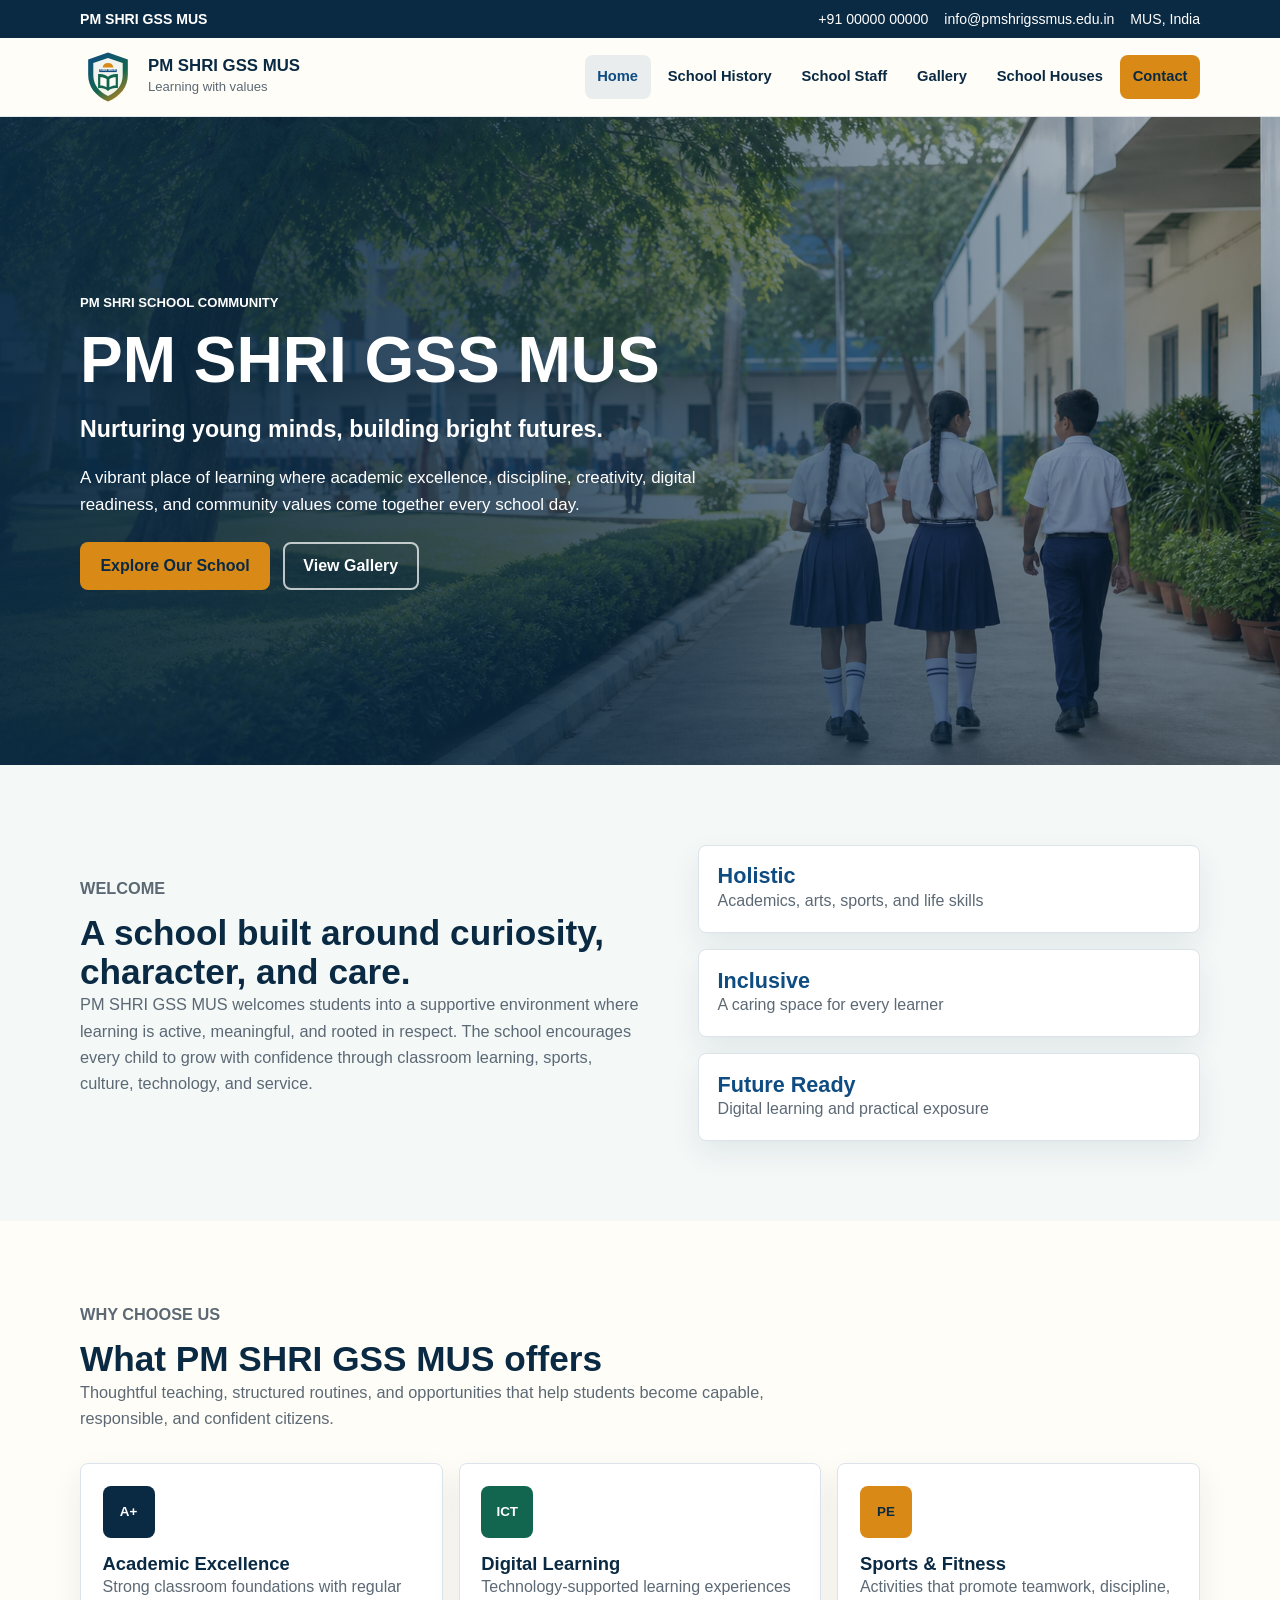
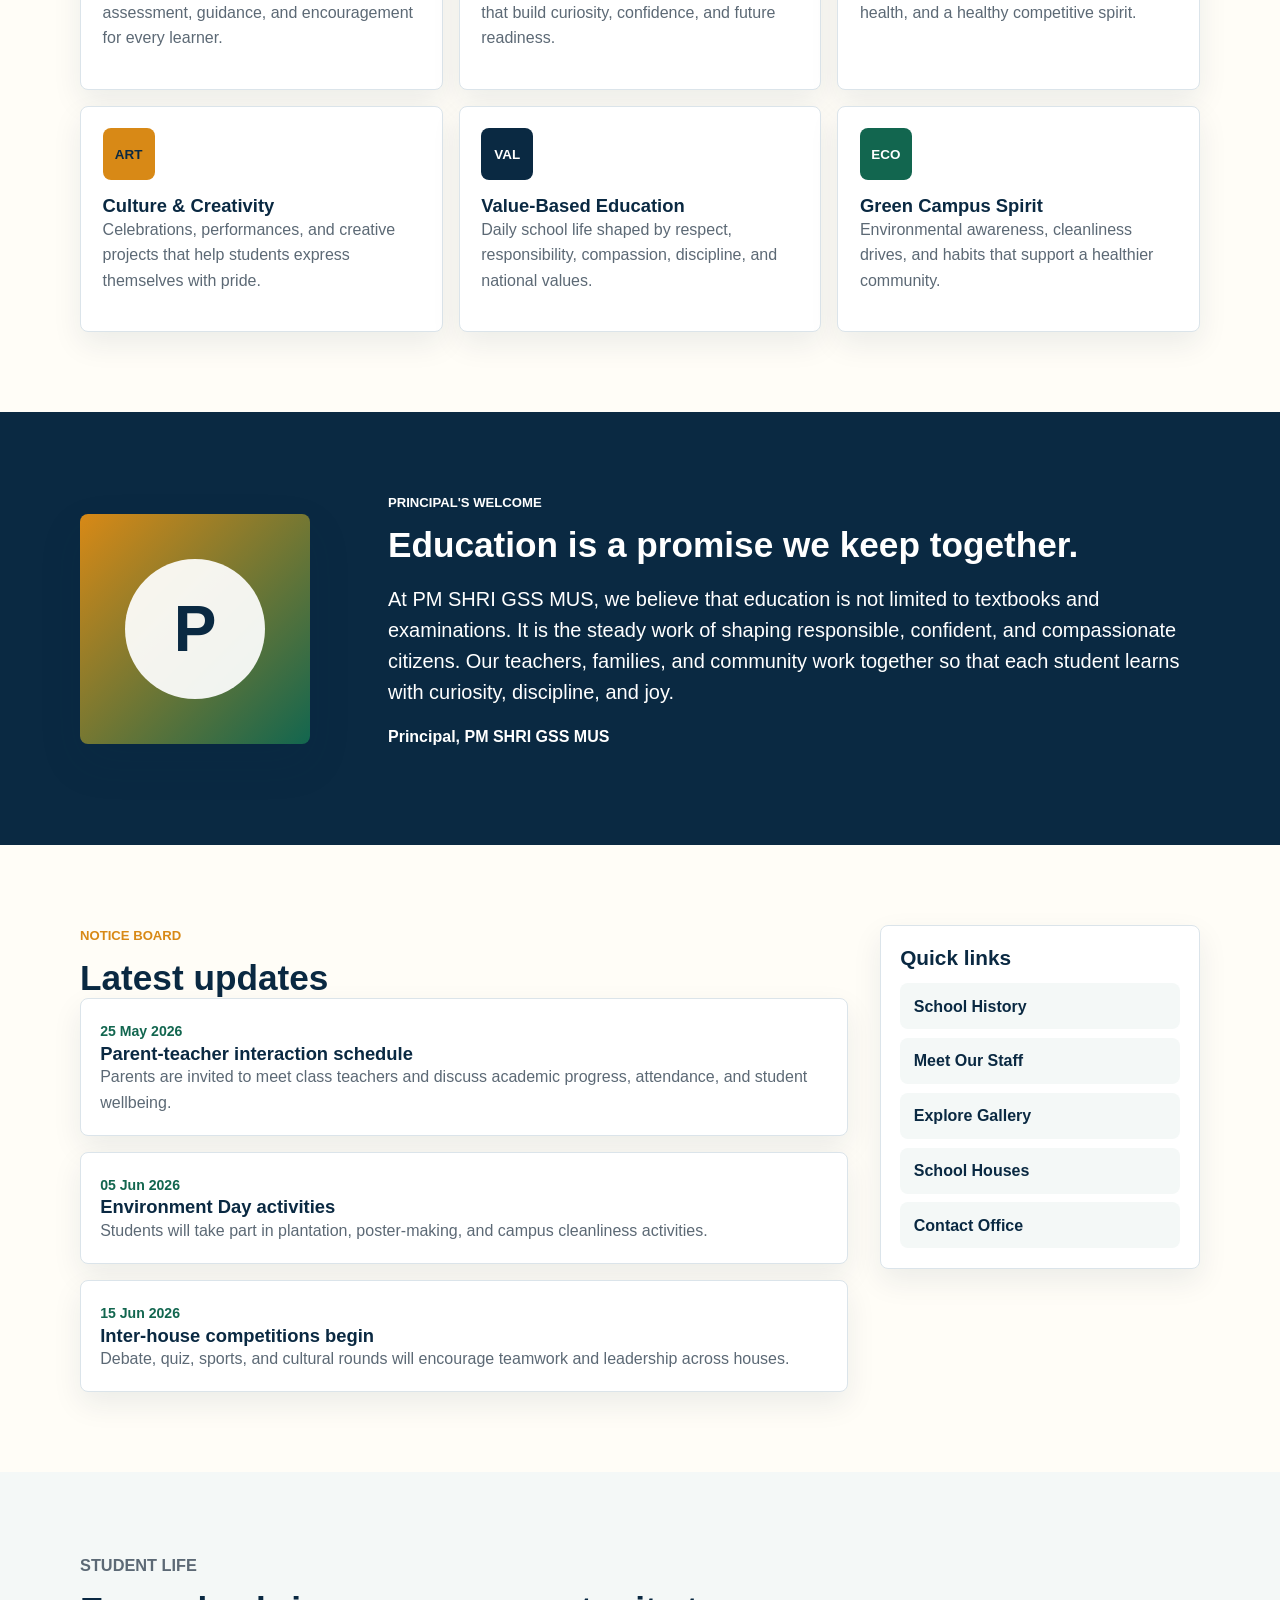
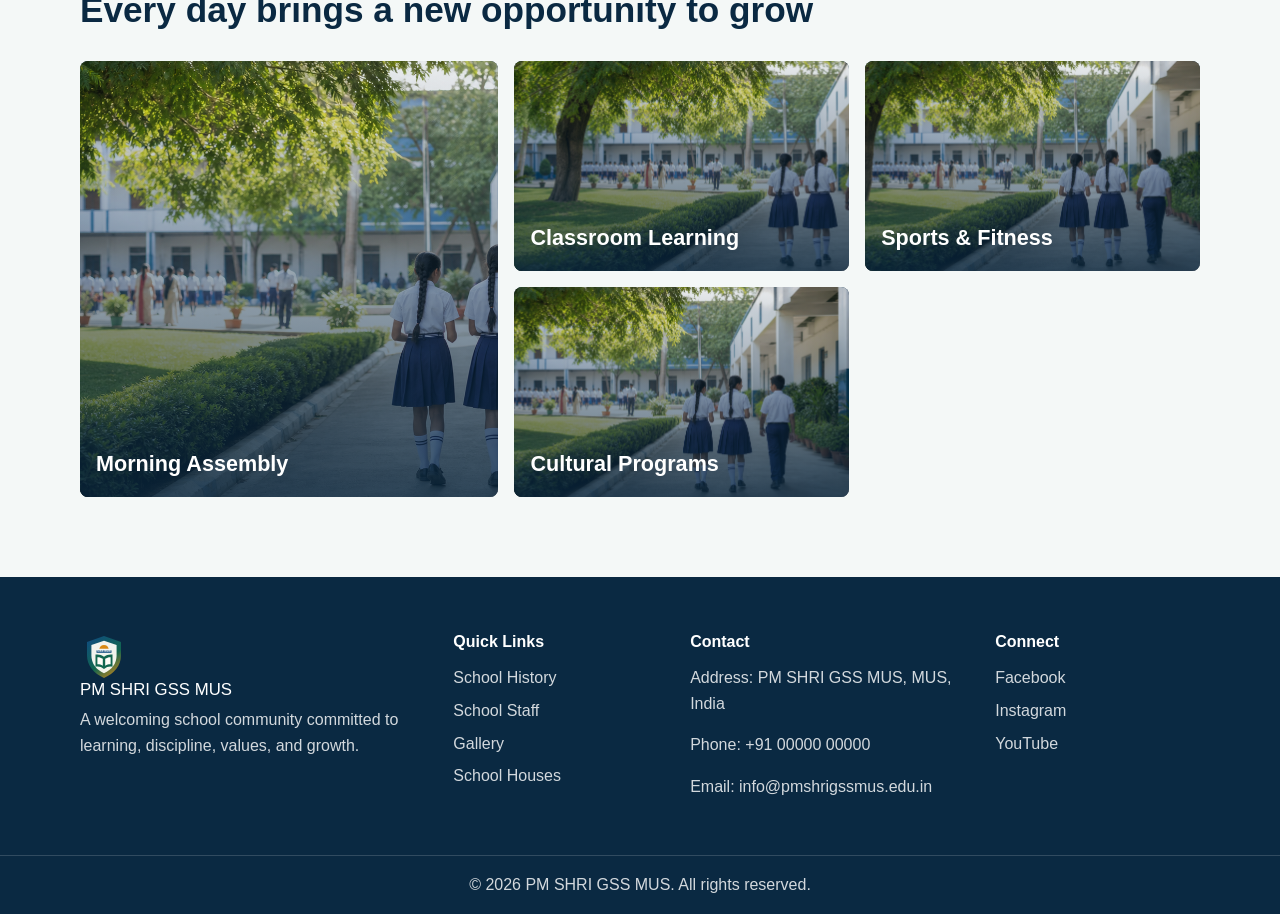
==== index.html @ efab723a "Add school website files" ====
<!DOCTYPE html>
<html lang="en">
<head>
  <meta charset="UTF-8">
  <meta name="viewport" content="width=device-width, initial-scale=1.0">
  <title>PM SHRI GSS MUS | Learning with Values</title>
  <meta name="description" content="Official school website concept for PM SHRI GSS MUS, a warm and modern school community experience.">
  <link rel="icon" href="assets/crest.svg" type="image/svg+xml">
  <link rel="stylesheet" href="styles.css">
</head>
<body>
  <a class="skip-link" href="#main">Skip to content</a>
  <header class="site-header">
    <div class="top-strip">
      <p>PM SHRI GSS MUS</p>
      <div class="top-links" aria-label="School contact quick links">
        <a href="tel:+910000000000">+91 00000 00000</a>
        <a href="mailto:info@pmshrigssmus.edu.in">info@pmshrigssmus.edu.in</a>
        <span>MUS, India</span>
      </div>
    </div>
    <nav class="navbar" aria-label="Primary navigation">
      <a class="brand" href="index.html" aria-label="PM SHRI GSS MUS home">
        <img src="assets/crest.svg" alt="" width="56" height="56">
        <span>
          <strong>PM SHRI GSS MUS</strong>
          <small>Learning with values</small>
        </span>
      </a>
      <button class="nav-toggle" type="button" aria-expanded="false" aria-controls="site-menu">
        <span class="toggle-bars" aria-hidden="true"></span>
        <span class="sr-only">Menu</span>
      </button>
      <ul class="nav-menu" id="site-menu">
        <li><a href="index.html" aria-current="page">Home</a></li>
        <li><a href="history.html">School History</a></li>
        <li><a href="staff.html">School Staff</a></li>
        <li><a href="gallery.html">Gallery</a></li>
        <li><a href="houses.html">School Houses</a></li>
        <li><a class="nav-cta" href="#contact">Contact</a></li>
      </ul>
    </nav>
  </header>

  <main id="main">
    <section class="hero home-hero">
      <img class="hero-image" src="assets/hero-campus.png" alt="Students and teachers on a bright school campus">
      <div class="hero-overlay"></div>
      <div class="hero-content">
        <p class="eyebrow">PM SHRI School Community</p>
        <h1>PM SHRI GSS MUS</h1>
        <p class="hero-tagline">Nurturing young minds, building bright futures.</p>
        <p class="hero-copy">A vibrant place of learning where academic excellence, discipline, creativity, digital readiness, and community values come together every school day.</p>
        <div class="hero-actions">
          <a class="button primary" href="history.html">Explore Our School</a>
          <a class="button secondary" href="gallery.html">View Gallery</a>
        </div>
      </div>
    </section>

    <section class="section intro-band">
      <div class="container split-grid">
        <div>
          <p class="section-kicker">Welcome</p>
          <h2>A school built around curiosity, character, and care.</h2>
          <p>PM SHRI GSS MUS welcomes students into a supportive environment where learning is active, meaningful, and rooted in respect. The school encourages every child to grow with confidence through classroom learning, sports, culture, technology, and service.</p>
        </div>
        <div class="stat-grid" aria-label="School highlights">
          <article class="stat-card">
            <strong>Holistic</strong>
            <span>Academics, arts, sports, and life skills</span>
          </article>
          <article class="stat-card">
            <strong>Inclusive</strong>
            <span>A caring space for every learner</span>
          </article>
          <article class="stat-card">
            <strong>Future Ready</strong>
            <span>Digital learning and practical exposure</span>
          </article>
        </div>
      </div>
    </section>

    <section class="section">
      <div class="container">
        <div class="section-heading">
          <p class="section-kicker">Why Choose Us</p>
          <h2>What PM SHRI GSS MUS offers</h2>
          <p>Thoughtful teaching, structured routines, and opportunities that help students become capable, responsible, and confident citizens.</p>
        </div>
        <div class="feature-grid">
          <article class="feature-card">
            <span class="feature-icon" aria-hidden="true">A+</span>
            <h3>Academic Excellence</h3>
            <p>Strong classroom foundations with regular assessment, guidance, and encouragement for every learner.</p>
          </article>
          <article class="feature-card">
            <span class="feature-icon" aria-hidden="true">ICT</span>
            <h3>Digital Learning</h3>
            <p>Technology-supported learning experiences that build curiosity, confidence, and future readiness.</p>
          </article>
          <article class="feature-card">
            <span class="feature-icon" aria-hidden="true">PE</span>
            <h3>Sports & Fitness</h3>
            <p>Activities that promote teamwork, discipline, health, and a healthy competitive spirit.</p>
          </article>
          <article class="feature-card">
            <span class="feature-icon" aria-hidden="true">ART</span>
            <h3>Culture & Creativity</h3>
            <p>Celebrations, performances, and creative projects that help students express themselves with pride.</p>
          </article>
          <article class="feature-card">
            <span class="feature-icon" aria-hidden="true">VAL</span>
            <h3>Value-Based Education</h3>
            <p>Daily school life shaped by respect, responsibility, compassion, discipline, and national values.</p>
          </article>
          <article class="feature-card">
            <span class="feature-icon" aria-hidden="true">ECO</span>
            <h3>Green Campus Spirit</h3>
            <p>Environmental awareness, cleanliness drives, and habits that support a healthier community.</p>
          </article>
        </div>
      </div>
    </section>

    <section class="section principal-band">
      <div class="container principal-layout">
        <div class="portrait-card" aria-hidden="true">
          <div class="portrait-monogram">P</div>
        </div>
        <div>
          <p class="section-kicker">Principal's Welcome</p>
          <h2>Education is a promise we keep together.</h2>
          <blockquote>At PM SHRI GSS MUS, we believe that education is not limited to textbooks and examinations. It is the steady work of shaping responsible, confident, and compassionate citizens. Our teachers, families, and community work together so that each student learns with curiosity, discipline, and joy.</blockquote>
          <p class="signature">Principal, PM SHRI GSS MUS</p>
        </div>
      </div>
    </section>

    <section class="section updates-section">
      <div class="container updates-layout">
        <div>
          <p class="section-kicker">Notice Board</p>
          <h2>Latest updates</h2>
          <div class="notice-list">
            <article class="notice-item">
              <time datetime="2026-05-25">25 May 2026</time>
              <h3>Parent-teacher interaction schedule</h3>
              <p>Parents are invited to meet class teachers and discuss academic progress, attendance, and student wellbeing.</p>
            </article>
            <article class="notice-item">
              <time datetime="2026-06-05">05 Jun 2026</time>
              <h3>Environment Day activities</h3>
              <p>Students will take part in plantation, poster-making, and campus cleanliness activities.</p>
            </article>
            <article class="notice-item">
              <time datetime="2026-06-15">15 Jun 2026</time>
              <h3>Inter-house competitions begin</h3>
              <p>Debate, quiz, sports, and cultural rounds will encourage teamwork and leadership across houses.</p>
            </article>
          </div>
        </div>
        <aside class="quick-links-panel" aria-label="Quick links">
          <h2>Quick links</h2>
          <a href="history.html">School History</a>
          <a href="staff.html">Meet Our Staff</a>
          <a href="gallery.html">Explore Gallery</a>
          <a href="houses.html">School Houses</a>
          <a href="#contact">Contact Office</a>
        </aside>
      </div>
    </section>

    <section class="section life-section">
      <div class="container">
        <div class="section-heading">
          <p class="section-kicker">Student Life</p>
          <h2>Every day brings a new opportunity to grow</h2>
        </div>
        <div class="life-grid">
          <article class="life-tile campus">
            <span>Morning Assembly</span>
          </article>
          <article class="life-tile classroom">
            <span>Classroom Learning</span>
          </article>
          <article class="life-tile sports">
            <span>Sports & Fitness</span>
          </article>
          <article class="life-tile culture">
            <span>Cultural Programs</span>
          </article>
        </div>
      </div>
    </section>
  </main>

  <footer class="site-footer" id="contact">
    <div class="container footer-grid">
      <div>
        <a class="footer-brand" href="index.html">
          <img src="assets/crest.svg" alt="" width="48" height="48">
          <span>PM SHRI GSS MUS</span>
        </a>
        <p>A welcoming school community committed to learning, discipline, values, and growth.</p>
      </div>
      <div>
        <h2>Quick Links</h2>
        <a href="history.html">School History</a>
        <a href="staff.html">School Staff</a>
        <a href="gallery.html">Gallery</a>
        <a href="houses.html">School Houses</a>
      </div>
      <div>
        <h2>Contact</h2>
        <p>Address: PM SHRI GSS MUS, MUS, India</p>
        <p>Phone: +91 00000 00000</p>
        <p>Email: info@pmshrigssmus.edu.in</p>
      </div>
      <div>
        <h2>Connect</h2>
        <a href="#" aria-label="Facebook page">Facebook</a>
        <a href="#" aria-label="Instagram page">Instagram</a>
        <a href="#" aria-label="YouTube channel">YouTube</a>
      </div>
    </div>
    <div class="footer-bottom">
      <p>&copy; 2026 PM SHRI GSS MUS. All rights reserved.</p>
    </div>
  </footer>

  <script src="script.js"></script>
</body>
</html>
---- styles.css ----
:root {
  --navy: #0a2942;
  --blue: #0f4c81;
  --blue-2: #1768a8;
  --green: #12664f;
  --green-2: #0d8a65;
  --gold: #d88916;
  --red: #b94b48;
  --ink: #16212c;
  --muted: #5c6975;
  --line: #dbe4ea;
  --paper: #fffdf7;
  --soft: #f4f8f7;
  --white: #ffffff;
  --shadow: 0 18px 42px rgba(10, 41, 66, 0.14);
  --radius: 8px;
}

* {
  box-sizing: border-box;
}

html {
  scroll-behavior: smooth;
}

body {
  margin: 0;
  font-family: Inter, "Segoe UI", Roboto, Arial, sans-serif;
  color: var(--ink);
  background: var(--paper);
  line-height: 1.6;
}

body.nav-open {
  overflow: hidden;
}

img {
  max-width: 100%;
  display: block;
}

a {
  color: inherit;
  text-decoration: none;
}

p {
  margin: 0 0 1rem;
}

h1,
h2,
h3 {
  margin: 0;
  line-height: 1.12;
  letter-spacing: 0;
  color: var(--navy);
}

h1 {
  font-size: 4rem;
}

h2 {
  font-size: 2.2rem;
}

h3 {
  font-size: 1.15rem;
}

.skip-link {
  position: fixed;
  top: 0.75rem;
  left: 0.75rem;
  z-index: 20;
  transform: translateY(-160%);
  background: var(--navy);
  color: var(--white);
  padding: 0.75rem 1rem;
  border-radius: var(--radius);
}

.skip-link:focus {
  transform: translateY(0);
}

.container {
  width: min(1120px, calc(100% - 2rem));
  margin: 0 auto;
}

.site-header {
  position: sticky;
  top: 0;
  z-index: 15;
  background: rgba(255, 253, 247, 0.96);
  border-bottom: 1px solid rgba(219, 228, 234, 0.8);
  backdrop-filter: blur(14px);
}

.top-strip {
  min-height: 38px;
  display: flex;
  justify-content: space-between;
  gap: 1rem;
  align-items: center;
  padding: 0.35rem max(1rem, calc((100% - 1120px) / 2));
  background: var(--navy);
  color: var(--white);
  font-size: 0.88rem;
}

.top-strip p {
  margin: 0;
  font-weight: 700;
}

.top-links {
  display: flex;
  gap: 1rem;
  flex-wrap: wrap;
}

.top-links a:hover,
.site-footer a:hover {
  text-decoration: underline;
  text-underline-offset: 0.25rem;
}

.navbar {
  min-height: 78px;
  width: min(1120px, calc(100% - 2rem));
  margin: 0 auto;
  display: flex;
  align-items: center;
  justify-content: space-between;
  gap: 1.5rem;
}

.brand,
.footer-brand {
  display: inline-flex;
  align-items: center;
  gap: 0.75rem;
  min-width: 0;
}

.brand img {
  width: 56px;
  height: 56px;
  flex: 0 0 auto;
}

.brand strong,
.footer-brand span {
  display: block;
  color: var(--navy);
  font-size: 1.05rem;
  line-height: 1.1;
}

.brand small {
  display: block;
  color: var(--muted);
  font-size: 0.82rem;
}

.nav-menu {
  list-style: none;
  display: flex;
  align-items: center;
  gap: 0.3rem;
  padding: 0;
  margin: 0;
}

.nav-menu a {
  display: inline-flex;
  min-height: 44px;
  align-items: center;
  justify-content: center;
  padding: 0 0.78rem;
  border-radius: var(--radius);
  color: var(--navy);
  font-weight: 700;
  font-size: 0.92rem;
}

.nav-menu a:hover,
.nav-menu a[aria-current="page"] {
  background: rgba(15, 76, 129, 0.09);
  color: var(--blue);
}

.nav-menu .nav-cta {
  background: var(--gold);
  color: var(--navy);
}

.nav-menu .nav-cta:hover {
  background: #efaa3b;
  color: var(--navy);
}

.nav-toggle {
  display: none;
  width: 44px;
  height: 44px;
  border: 1px solid var(--line);
  border-radius: var(--radius);
  background: var(--white);
  color: var(--navy);
  cursor: pointer;
}

.toggle-bars,
.toggle-bars::before,
.toggle-bars::after {
  display: block;
  width: 20px;
  height: 2px;
  margin: 0 auto;
  background: currentColor;
  border-radius: 2px;
}

.toggle-bars {
  position: relative;
}

.toggle-bars::before,
.toggle-bars::after {
  content: "";
  position: absolute;
  left: 0;
}

.toggle-bars::before {
  top: -7px;
}

.toggle-bars::after {
  top: 7px;
}

.sr-only {
  position: absolute;
  width: 1px;
  height: 1px;
  padding: 0;
  margin: -1px;
  overflow: hidden;
  clip: rect(0, 0, 0, 0);
  white-space: nowrap;
  border: 0;
}

.hero {
  position: relative;
  min-height: 72vh;
  display: grid;
  align-items: center;
  overflow: hidden;
}

.hero-image,
.hero-overlay {
  position: absolute;
  inset: 0;
  width: 100%;
  height: 100%;
}

.hero-image {
  object-fit: cover;
}

.hero-overlay {
  background:
    linear-gradient(90deg, rgba(10, 41, 66, 0.92) 0%, rgba(10, 41, 66, 0.72) 42%, rgba(10, 41, 66, 0.18) 100%),
    linear-gradient(0deg, rgba(10, 41, 66, 0.36), rgba(10, 41, 66, 0.05));
}

.hero-content {
  position: relative;
  z-index: 1;
  width: min(1120px, calc(100% - 2rem));
  margin: 0 auto;
  padding: 5rem 0;
  color: var(--white);
}

.eyebrow,
.section-kicker {
  margin: 0 0 0.75rem;
  color: var(--gold);
  font-weight: 800;
  text-transform: uppercase;
  font-size: 0.82rem;
}

.hero h1,
.hero h2,
.hero p {
  color: var(--white);
}

.hero h1 {
  max-width: 760px;
  margin-bottom: 0.9rem;
}

.hero-tagline {
  font-size: 1.45rem;
  font-weight: 700;
}

.hero-copy {
  max-width: 680px;
  font-size: 1.06rem;
  color: rgba(255, 255, 255, 0.9);
}

.hero-actions,
.button-row {
  display: flex;
  gap: 0.8rem;
  flex-wrap: wrap;
  margin-top: 1.5rem;
}

.button {
  min-height: 48px;
  display: inline-flex;
  align-items: center;
  justify-content: center;
  padding: 0 1.15rem;
  border-radius: var(--radius);
  font-weight: 800;
  border: 2px solid transparent;
}

.button.primary {
  background: var(--gold);
  color: var(--navy);
}

.button.secondary {
  border-color: rgba(255, 255, 255, 0.72);
  color: var(--white);
}

.button:hover,
.tab-button:hover,
.quick-links-panel a:hover {
  transform: translateY(-1px);
}

.section {
  padding: 5rem 0;
}

.intro-band,
.muted-section {
  background: var(--soft);
}

.split-grid {
  display: grid;
  grid-template-columns: 1fr 0.88fr;
  gap: 3rem;
  align-items: center;
}

.split-grid p,
.section-heading p,
.page-hero p {
  color: var(--muted);
  font-size: 1.02rem;
}

.section-heading {
  max-width: 760px;
  margin-bottom: 2rem;
}

.section-heading.center {
  text-align: center;
  margin-left: auto;
  margin-right: auto;
}

.stat-grid {
  display: grid;
  gap: 1rem;
}

.stat-card,
.feature-card,
.notice-item,
.quick-links-panel,
.values-panel,
.achievement-grid article,
.staff-card,
.support-panel,
.house-card,
.gallery-card {
  background: var(--white);
  border: 1px solid var(--line);
  border-radius: var(--radius);
  box-shadow: 0 12px 30px rgba(10, 41, 66, 0.08);
}

.stat-card {
  padding: 1.15rem;
}

.stat-card strong {
  display: block;
  color: var(--blue);
  font-size: 1.35rem;
  line-height: 1.1;
}

.stat-card span {
  color: var(--muted);
}

.feature-grid {
  display: grid;
  grid-template-columns: repeat(3, 1fr);
  gap: 1rem;
}

.feature-card {
  padding: 1.35rem;
  transition: transform 180ms ease, box-shadow 180ms ease;
}

.feature-card:hover {
  transform: translateY(-4px);
  box-shadow: var(--shadow);
}

.feature-icon {
  width: 52px;
  height: 52px;
  display: inline-flex;
  align-items: center;
  justify-content: center;
  margin-bottom: 1rem;
  border-radius: var(--radius);
  background: var(--navy);
  color: var(--white);
  font-weight: 900;
  font-size: 0.84rem;
}

.feature-card:nth-child(2) .feature-icon,
.feature-card:nth-child(6) .feature-icon {
  background: var(--green);
}

.feature-card:nth-child(3) .feature-icon,
.feature-card:nth-child(4) .feature-icon {
  background: var(--gold);
  color: var(--navy);
}

.feature-card p {
  color: var(--muted);
}

.principal-band {
  background: var(--navy);
  color: var(--white);
}

.principal-band h2,
.principal-band blockquote,
.principal-band p {
  color: var(--white);
}

.principal-layout {
  display: grid;
  grid-template-columns: 260px 1fr;
  gap: 3rem;
  align-items: center;
}

.portrait-card {
  width: 230px;
  aspect-ratio: 1;
  border-radius: var(--radius);
  background: linear-gradient(135deg, var(--gold), var(--green));
  display: grid;
  place-items: center;
  box-shadow: var(--shadow);
}

.portrait-monogram {
  width: 140px;
  height: 140px;
  display: grid;
  place-items: center;
  border-radius: 50%;
  background: rgba(255, 255, 255, 0.92);
  color: var(--navy);
  font-size: 4rem;
  font-weight: 900;
}

blockquote {
  margin: 1.2rem 0 1rem;
  font-size: 1.25rem;
  line-height: 1.55;
}

.signature {
  font-weight: 800;
}

.updates-layout {
  display: grid;
  grid-template-columns: 1fr 320px;
  gap: 2rem;
  align-items: start;
}

.notice-list {
  display: grid;
  gap: 1rem;
}

.notice-item {
  padding: 1.2rem;
}

.notice-item time {
  color: var(--green);
  font-weight: 800;
  font-size: 0.88rem;
}

.notice-item p,
.quick-links-panel p {
  color: var(--muted);
  margin-bottom: 0;
}

.quick-links-panel {
  padding: 1.2rem;
  position: sticky;
  top: 116px;
}

.quick-links-panel h2 {
  font-size: 1.3rem;
  margin-bottom: 0.9rem;
}

.quick-links-panel a {
  min-height: 46px;
  display: flex;
  align-items: center;
  padding: 0 0.85rem;
  margin-top: 0.55rem;
  border-radius: var(--radius);
  background: var(--soft);
  color: var(--navy);
  font-weight: 800;
}

.life-section {
  background: var(--soft);
}

.life-grid {
  display: grid;
  grid-template-columns: 1.25fr 1fr 1fr;
  grid-auto-rows: 210px;
  gap: 1rem;
}

.life-tile {
  position: relative;
  overflow: hidden;
  border-radius: var(--radius);
  min-height: 210px;
  background: var(--navy);
  isolation: isolate;
}

.life-tile::before,
.life-tile::after,
.visual-scene::before,
.visual-scene::after {
  content: "";
  position: absolute;
  inset: 0;
}

.life-tile::before {
  background-image: url("assets/hero-campus.png");
  background-size: cover;
  background-position: center;
  filter: saturate(1.05);
  transform: scale(1.02);
  z-index: -2;
}

.life-tile::after {
  background: linear-gradient(0deg, rgba(10, 41, 66, 0.78), rgba(10, 41, 66, 0.08));
  z-index: -1;
}

.life-tile.classroom::before {
  background-position: 18% 45%;
}

.life-tile.sports::before {
  background-position: 70% 35%;
}

.life-tile.culture::before {
  background-position: 92% 50%;
}

.life-tile:first-child {
  grid-row: span 2;
}

.life-tile span {
  position: absolute;
  left: 1rem;
  bottom: 1rem;
  right: 1rem;
  color: var(--white);
  font-size: 1.35rem;
  font-weight: 900;
}

.page-hero {
  padding: 4.5rem 0;
  background:
    linear-gradient(135deg, rgba(15, 76, 129, 0.12), rgba(216, 137, 22, 0.12)),
    var(--soft);
  overflow: hidden;
}

.page-hero-grid {
  display: grid;
  grid-template-columns: 1fr 0.78fr;
  gap: 3rem;
  align-items: center;
}

.page-hero h1 {
  max-width: 740px;
  font-size: 3.2rem;
  margin-bottom: 1rem;
}

.page-hero-visual,
.gallery-preview,
.house-ribbon-stack {
  min-height: 320px;
  border-radius: var(--radius);
  background: var(--white);
  box-shadow: var(--shadow);
  border: 1px solid var(--line);
}

.history-visual,
.staff-visual {
  display: grid;
  gap: 1rem;
  padding: 1.2rem;
  align-content: center;
}

.history-visual span,
.staff-visual span {
  min-height: 72px;
  display: flex;
  align-items: center;
  padding: 0 1.2rem;
  border-radius: var(--radius);
  font-weight: 900;
  color: var(--white);
}

.history-visual span:nth-child(1),
.staff-visual span:nth-child(1) {
  background: var(--blue);
}

.history-visual span:nth-child(2),
.staff-visual span:nth-child(2) {
  background: var(--green);
}

.history-visual span:nth-child(3),
.staff-visual span:nth-child(3) {
  background: var(--gold);
  color: var(--navy);
}

.values-panel {
  padding: 1.4rem;
}

.values-panel h2 {
  font-size: 1.35rem;
  margin-bottom: 1rem;
}

.check-list {
  list-style: none;
  padding: 0;
  margin: 0;
  display: grid;
  gap: 0.75rem;
}

.check-list li {
  position: relative;
  padding-left: 1.75rem;
  color: var(--muted);
}

.check-list li::before {
  content: "";
  width: 0.85rem;
  height: 0.85rem;
  position: absolute;
  left: 0;
  top: 0.35rem;
  border-radius: 50%;
  background: var(--gold);
  box-shadow: inset 0 0 0 3px rgba(255, 255, 255, 0.8);
}

.timeline-section {
  background: var(--white);
}

.timeline {
  position: relative;
  display: grid;
  gap: 1rem;
  padding-left: 2rem;
}

.timeline::before {
  content: "";
  position: absolute;
  left: 0.4rem;
  top: 0.4rem;
  bottom: 0.4rem;
  width: 3px;
  background: linear-gradient(var(--blue), var(--green), var(--gold));
  border-radius: 8px;
}

.timeline-item {
  position: relative;
  padding: 1.2rem;
  border-radius: var(--radius);
  border: 1px solid var(--line);
  background: var(--paper);
}

.timeline-item::before {
  content: "";
  position: absolute;
  left: -2rem;
  top: 1.35rem;
  width: 1rem;
  height: 1rem;
  border-radius: 50%;
  background: var(--gold);
  border: 3px solid var(--paper);
}

.timeline-item time {
  color: var(--green);
  font-weight: 900;
}

.achievements-band,
.competitions-section {
  background: var(--soft);
}

.achievement-grid {
  display: grid;
  grid-template-columns: repeat(4, 1fr);
  gap: 1rem;
}

.achievement-grid article {
  padding: 1.2rem;
}

.achievement-grid p {
  color: var(--muted);
}

.staff-grid {
  display: grid;
  grid-template-columns: repeat(3, 1fr);
  gap: 1rem;
}

.leadership-grid {
  grid-template-columns: repeat(2, 1fr);
}

.staff-card {
  padding: 1.2rem;
}

.staff-card:not(.compact) {
  display: grid;
  grid-template-columns: 92px 1fr;
  gap: 1rem;
  align-items: start;
}

.staff-photo {
  width: 72px;
  height: 72px;
  display: grid;
  place-items: center;
  border-radius: 50%;
  background: linear-gradient(135deg, var(--blue), var(--green));
  color: var(--white);
  font-weight: 900;
}

.staff-card:not(.compact) .staff-photo {
  width: 92px;
  height: 92px;
}

.staff-role {
  color: var(--green);
  font-weight: 900;
  margin: 0.25rem 0;
}

.staff-meta {
  color: var(--muted);
  font-size: 0.9rem;
  margin-bottom: 0.75rem;
}

.department-tabs,
.gallery-toolbar {
  display: flex;
  gap: 0.55rem;
  flex-wrap: wrap;
  margin-bottom: 1.5rem;
}

.tab-button {
  min-height: 42px;
  border: 1px solid var(--line);
  border-radius: var(--radius);
  background: var(--white);
  color: var(--navy);
  font-weight: 900;
  padding: 0 0.9rem;
  cursor: pointer;
  transition: transform 180ms ease, background 180ms ease;
}

.tab-button.active {
  background: var(--navy);
  color: var(--white);
  border-color: var(--navy);
}

.support-grid,
.competitions-layout {
  display: grid;
  grid-template-columns: 1fr 1fr;
  gap: 1rem;
}

.support-panel {
  padding: 1.4rem;
  border-top: 5px solid var(--gold);
}

.support-panel.green {
  border-top-color: var(--green);
}

.gallery-preview {
  display: grid;
  grid-template-columns: 1fr 1fr;
  gap: 0.75rem;
  padding: 0.75rem;
}

.gallery-preview span {
  border-radius: var(--radius);
  background-image: url("assets/hero-campus.png");
  background-size: cover;
  background-position: center;
}

.gallery-preview span:nth-child(2) {
  background-position: 70% 40%;
}

.gallery-preview span:nth-child(3) {
  background-position: 30% 70%;
}

.gallery-preview span:nth-child(4) {
  background-position: 90% 60%;
}

.gallery-grid {
  display: grid;
  grid-template-columns: repeat(3, 1fr);
  gap: 1rem;
}

.gallery-card {
  margin: 0;
  overflow: hidden;
  cursor: pointer;
}

.gallery-card.large {
  grid-column: span 2;
  grid-row: span 2;
}

.gallery-card img,
.visual-scene,
.video-card {
  width: 100%;
  height: 260px;
}

.gallery-card.large img {
  height: 540px;
  object-fit: cover;
}

.gallery-card figcaption {
  padding: 1rem;
  display: grid;
  gap: 0.25rem;
  background: var(--white);
}

.lightbox-content figcaption {
  padding: 1rem;
  display: grid;
  gap: 0.25rem;
}

.gallery-card figcaption strong {
  color: var(--navy);
}

.gallery-card figcaption span,
.lightbox-content figcaption span {
  color: var(--muted);
  font-size: 0.93rem;
}

.visual-scene {
  position: relative;
  overflow: hidden;
  background: linear-gradient(135deg, rgba(15, 76, 129, 0.15), rgba(216, 137, 22, 0.16));
}

.visual-scene::before {
  background:
    linear-gradient(90deg, transparent 0 12%, rgba(15, 76, 129, 0.95) 12% 16%, transparent 16% 28%, rgba(18, 102, 79, 0.92) 28% 32%, transparent 32%),
    linear-gradient(0deg, rgba(10, 41, 66, 0.16) 0 26%, transparent 26%),
    radial-gradient(circle at 72% 42%, var(--gold) 0 34px, transparent 35px);
  opacity: 0.9;
}

.visual-scene::after {
  inset: auto 8% 12% 8%;
  height: 34%;
  background:
    linear-gradient(var(--white), var(--white)) 10% 12% / 34% 10px no-repeat,
    linear-gradient(var(--white), var(--white)) 10% 34% / 46% 10px no-repeat,
    linear-gradient(var(--white), var(--white)) 10% 56% / 28% 10px no-repeat,
    var(--navy);
  border-radius: var(--radius);
}

.visual-card.sports .visual-scene {
  background: linear-gradient(135deg, rgba(18, 102, 79, 0.18), rgba(15, 76, 129, 0.12));
}

.visual-card.culture .visual-scene {
  background: linear-gradient(135deg, rgba(216, 137, 22, 0.2), rgba(185, 75, 72, 0.12));
}

.visual-card.events .visual-scene {
  background: linear-gradient(135deg, rgba(15, 76, 129, 0.16), rgba(185, 75, 72, 0.15));
}

.video-card {
  min-height: 360px;
  display: grid;
  align-content: end;
  position: relative;
  background:
    linear-gradient(0deg, rgba(10, 41, 66, 0.86), rgba(10, 41, 66, 0.15)),
    url("assets/hero-campus.png") center / cover;
}

.play-button {
  width: 76px;
  height: 76px;
  position: absolute;
  top: 50%;
  left: 50%;
  transform: translate(-50%, -50%);
  border: 0;
  border-radius: 50%;
  background: var(--gold);
  cursor: pointer;
}

.play-button::before {
  content: "";
  position: absolute;
  left: 31px;
  top: 23px;
  width: 0;
  height: 0;
  border-top: 15px solid transparent;
  border-bottom: 15px solid transparent;
  border-left: 22px solid var(--navy);
}

.lightbox {
  position: fixed;
  inset: 0;
  z-index: 30;
  display: grid;
  place-items: center;
  padding: 1rem;
  background: rgba(10, 41, 66, 0.86);
}

.lightbox[hidden] {
  display: none;
}

.lightbox-content {
  width: min(920px, 100%);
  max-height: 86vh;
  overflow: auto;
  background: var(--white);
  border-radius: var(--radius);
}

.lightbox-content img {
  width: 100%;
  height: auto;
}

.lightbox-content .visual-scene {
  height: 520px;
}

.lightbox-close {
  position: absolute;
  top: 1rem;
  right: 1rem;
  width: 44px;
  height: 44px;
  border-radius: var(--radius);
  border: 1px solid rgba(255, 255, 255, 0.36);
  background: rgba(255, 255, 255, 0.1);
  color: var(--white);
  font-size: 2rem;
  line-height: 1;
  cursor: pointer;
}

.video-placeholder {
  min-height: 340px;
  display: grid;
  place-items: center;
  padding: 2rem;
  background:
    linear-gradient(135deg, rgba(10, 41, 66, 0.92), rgba(18, 102, 79, 0.76)),
    url("assets/hero-campus.png") center / cover;
  color: var(--white);
  font-size: 1.4rem;
  font-weight: 900;
  text-align: center;
}

.house-ribbon-stack {
  display: grid;
  grid-template-columns: repeat(4, 1fr);
  gap: 0.75rem;
  padding: 0.75rem;
}

.house-ribbon-stack span {
  border-radius: var(--radius);
}

.house-ribbon-stack .blue {
  background: var(--blue);
}

.house-ribbon-stack .green {
  background: var(--green);
}

.house-ribbon-stack .gold {
  background: var(--gold);
}

.house-ribbon-stack .red {
  background: var(--red);
}

.houses-grid {
  display: grid;
  grid-template-columns: repeat(2, 1fr);
  gap: 1rem;
}

.house-card {
  padding: 1.25rem;
  border-top: 6px solid var(--blue);
}

.house-card.house-green {
  border-top-color: var(--green);
}

.house-card.house-gold {
  border-top-color: var(--gold);
}

.house-card.house-red {
  border-top-color: var(--red);
}

.house-header {
  display: flex;
  align-items: center;
  gap: 0.75rem;
  margin-bottom: 0.5rem;
}

.house-color {
  width: 28px;
  height: 28px;
  border-radius: 50%;
  background: var(--blue);
}

.house-green .house-color {
  background: var(--green);
}

.house-gold .house-color {
  background: var(--gold);
}

.house-red .house-color {
  background: var(--red);
}

.motto {
  color: var(--green);
  font-weight: 900;
}

.house-card dl {
  display: grid;
  grid-template-columns: 130px 1fr;
  gap: 0.4rem 0.8rem;
  margin: 1rem 0;
}

.house-card dt {
  color: var(--muted);
  font-weight: 800;
}

.house-card dd {
  margin: 0;
}

.competition-grid {
  display: grid;
  grid-template-columns: repeat(2, 1fr);
  gap: 0.75rem;
}

.competition-grid span {
  min-height: 54px;
  display: flex;
  align-items: center;
  padding: 0 1rem;
  border-radius: var(--radius);
  background: var(--white);
  border: 1px solid var(--line);
  color: var(--navy);
  font-weight: 900;
}

.site-footer {
  background: var(--navy);
  color: rgba(255, 255, 255, 0.82);
  padding-top: 3.5rem;
}

.footer-grid {
  display: grid;
  grid-template-columns: 1.25fr 0.75fr 1fr 0.75fr;
  gap: 2rem;
}

.footer-brand {
  margin-bottom: 1rem;
}

.footer-brand span,
.site-footer h2 {
  color: var(--white);
}

.site-footer h2 {
  font-size: 1rem;
  margin-bottom: 0.85rem;
}

.site-footer a {
  display: table;
  margin-bottom: 0.45rem;
}

.footer-bottom {
  margin-top: 2.5rem;
  padding: 1rem;
  border-top: 1px solid rgba(255, 255, 255, 0.16);
  text-align: center;
}

.footer-bottom p {
  margin: 0;
}

@media (max-width: 980px) {
  h1 {
    font-size: 3rem;
  }

  h2 {
    font-size: 1.9rem;
  }

  .top-strip {
    display: none;
  }

  .nav-toggle {
    display: inline-grid;
    place-items: center;
  }

  .nav-menu {
    position: fixed;
    left: 0;
    right: 0;
    top: 78px;
    display: none;
    padding: 1rem;
    background: var(--paper);
    border-bottom: 1px solid var(--line);
    box-shadow: var(--shadow);
  }

  .nav-menu.open {
    display: grid;
  }

  .nav-menu a {
    justify-content: flex-start;
  }

  .split-grid,
  .updates-layout,
  .page-hero-grid,
  .principal-layout,
  .support-grid,
  .competitions-layout {
    grid-template-columns: 1fr;
  }

  .quick-links-panel {
    position: static;
  }

  .feature-grid,
  .staff-grid,
  .achievement-grid,
  .footer-grid,
  .gallery-grid {
    grid-template-columns: repeat(2, 1fr);
  }

  .gallery-card.large {
    grid-column: span 2;
  }

  .life-grid {
    grid-template-columns: 1fr 1fr;
  }

  .life-tile:first-child {
    grid-row: span 1;
  }

  .portrait-card {
    width: 200px;
  }
}

@media (max-width: 640px) {
  .container,
  .navbar,
  .hero-content {
    width: min(100% - 1.2rem, 1120px);
  }

  .brand strong {
    font-size: 0.92rem;
  }

  .brand small {
    font-size: 0.75rem;
  }

  .hero {
    min-height: 76vh;
  }

  h1,
  .page-hero h1 {
    font-size: 2.35rem;
  }

  h2 {
    font-size: 1.6rem;
  }

  .hero-tagline {
    font-size: 1.15rem;
  }

  .section {
    padding: 3.25rem 0;
  }

  .feature-grid,
  .staff-grid,
  .leadership-grid,
  .achievement-grid,
  .footer-grid,
  .gallery-grid,
  .houses-grid,
  .life-grid,
  .competition-grid {
    grid-template-columns: 1fr;
  }

  .gallery-card.large {
    grid-column: span 1;
    grid-row: span 1;
  }

  .gallery-card.large img,
  .gallery-card img,
  .visual-scene {
    height: 280px;
  }

  .page-hero-visual,
  .gallery-preview,
  .house-ribbon-stack {
    min-height: 220px;
  }

  .house-ribbon-stack {
    grid-template-columns: repeat(2, 1fr);
  }

  .staff-card:not(.compact) {
    grid-template-columns: 1fr;
  }

  .house-card dl {
    grid-template-columns: 1fr;
  }
}
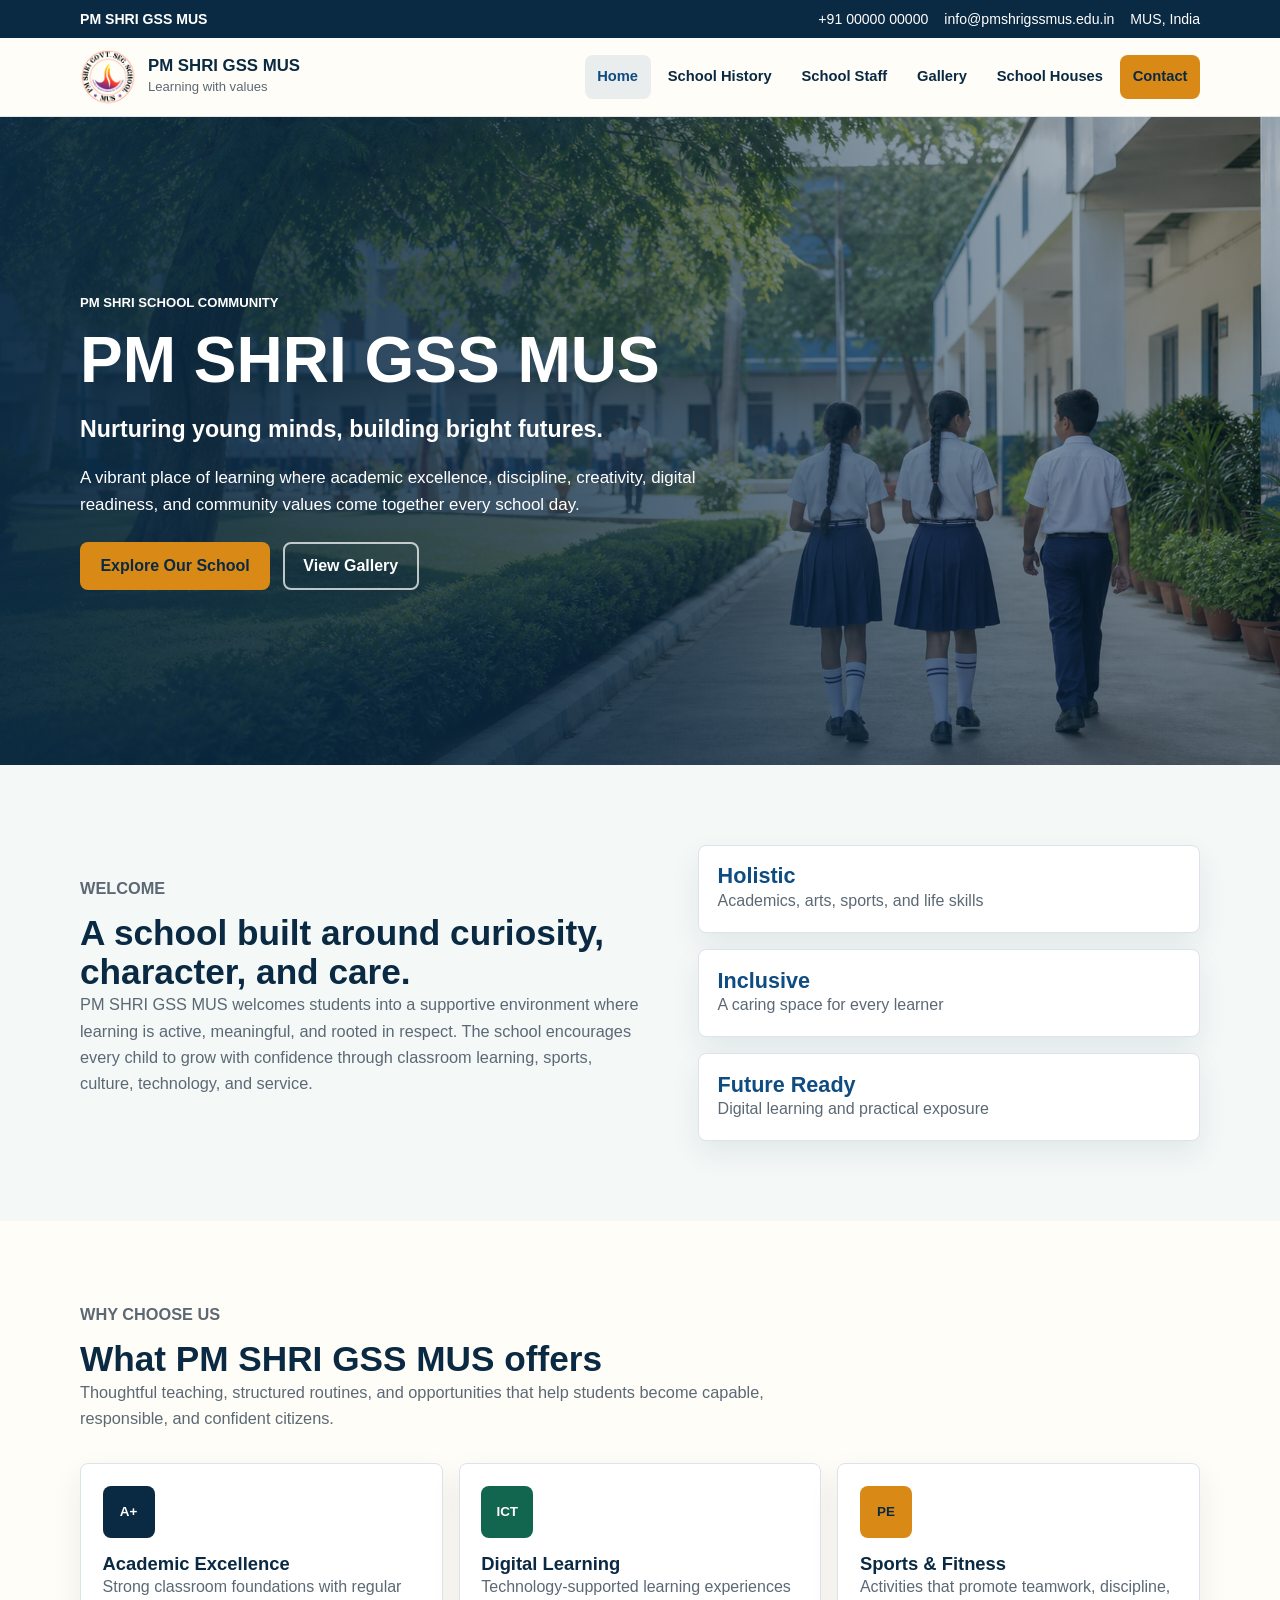
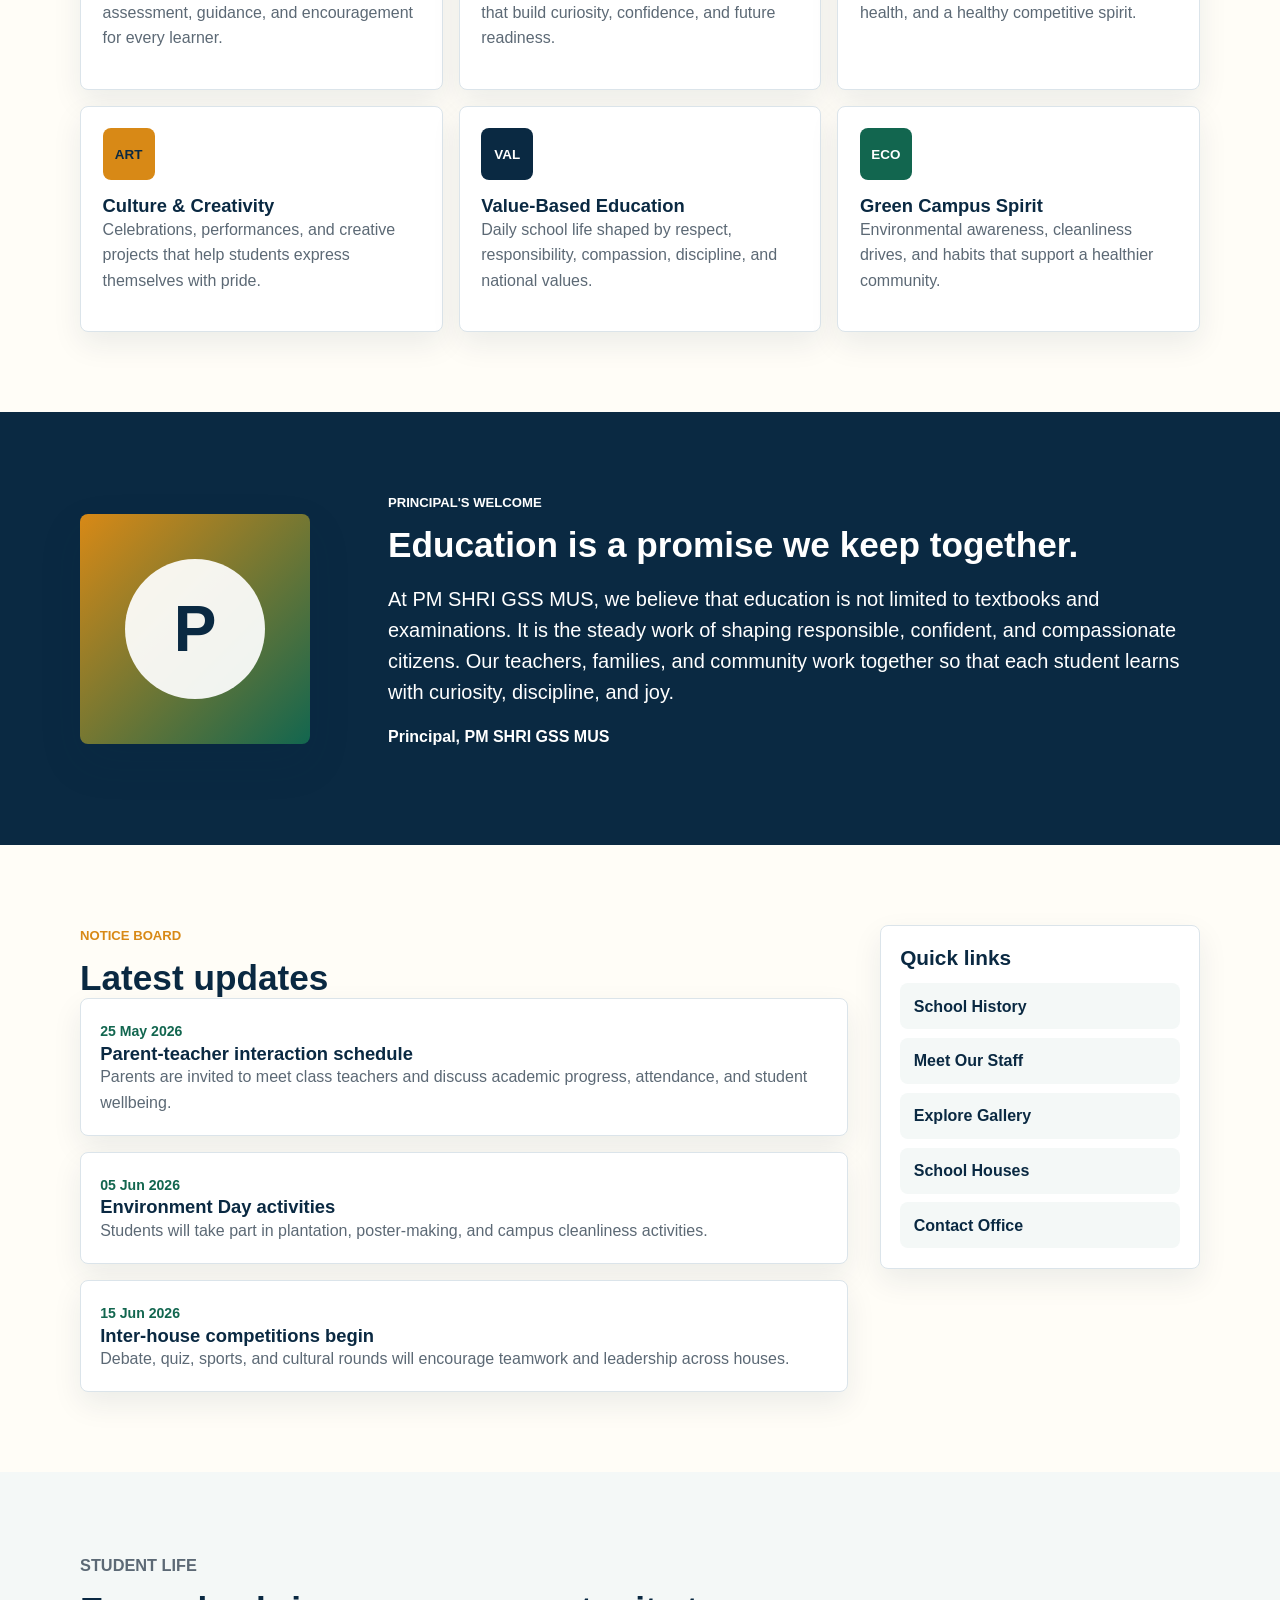
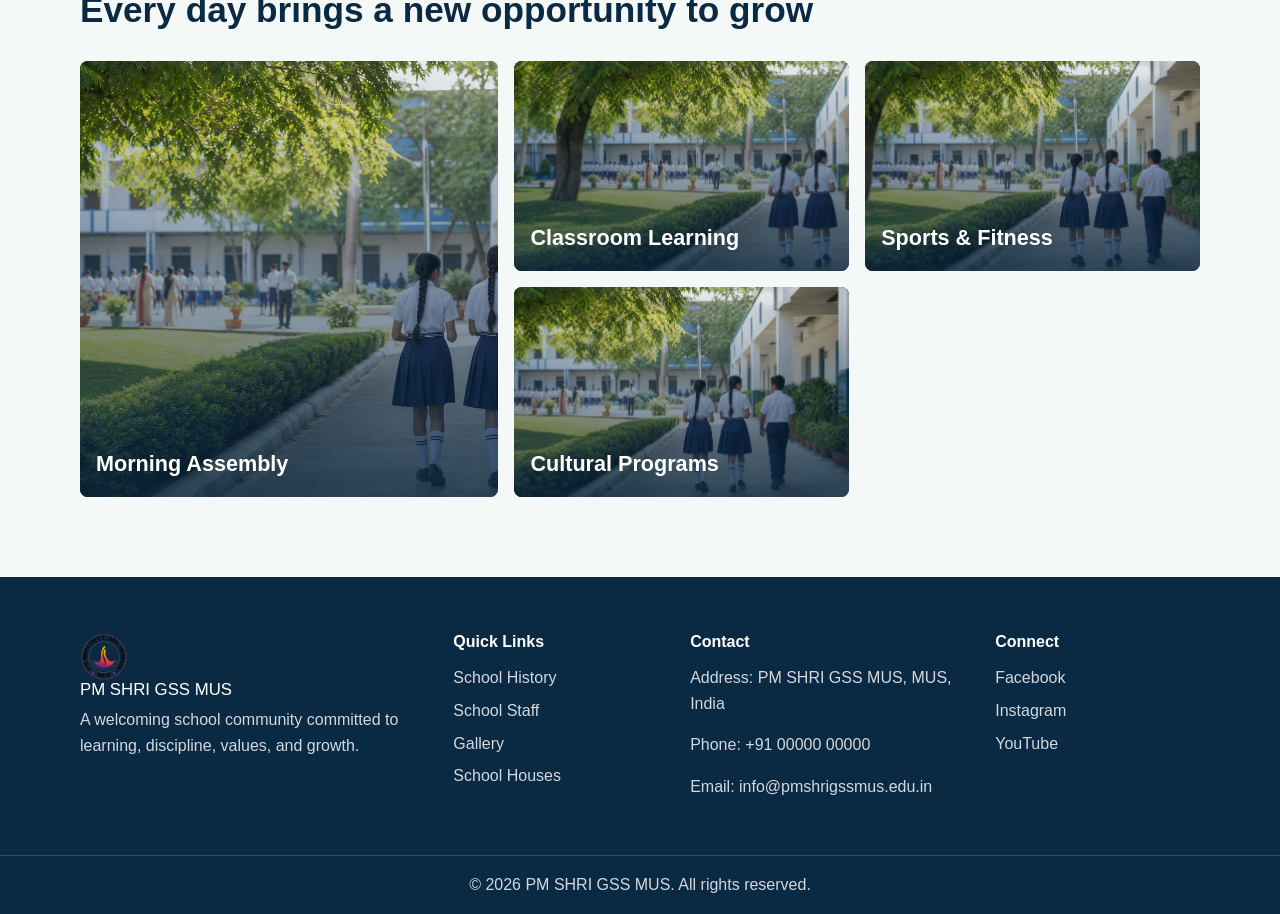
==== commit a7e73b8c: "Replace crest with logo" ====
--- a/index.html
+++ b/index.html
@@ -5,7 +5,7 @@
   <meta name="viewport" content="width=device-width, initial-scale=1.0">
   <title>PM SHRI GSS MUS | Learning with Values</title>
   <meta name="description" content="Official school website concept for PM SHRI GSS MUS, a warm and modern school community experience.">
-  <link rel="icon" href="assets/crest.svg" type="image/svg+xml">
+  <link rel="icon" href="assets/logo.png" type="image/png">
   <link rel="stylesheet" href="styles.css">
 </head>
 <body>
@@ -21,7 +21,7 @@
     </div>
     <nav class="navbar" aria-label="Primary navigation">
       <a class="brand" href="index.html" aria-label="PM SHRI GSS MUS home">
-        <img src="assets/crest.svg" alt="" width="56" height="56">
+        <img src="assets/logo.png" alt="" width="56" height="56">
         <span>
           <strong>PM SHRI GSS MUS</strong>
           <small>Learning with values</small>
@@ -200,7 +200,7 @@
     <div class="container footer-grid">
       <div>
         <a class="footer-brand" href="index.html">
-          <img src="assets/crest.svg" alt="" width="48" height="48">
+          <img src="assets/logo.png" alt="" width="48" height="48">
           <span>PM SHRI GSS MUS</span>
         </a>
         <p>A welcoming school community committed to learning, discipline, values, and growth.</p>
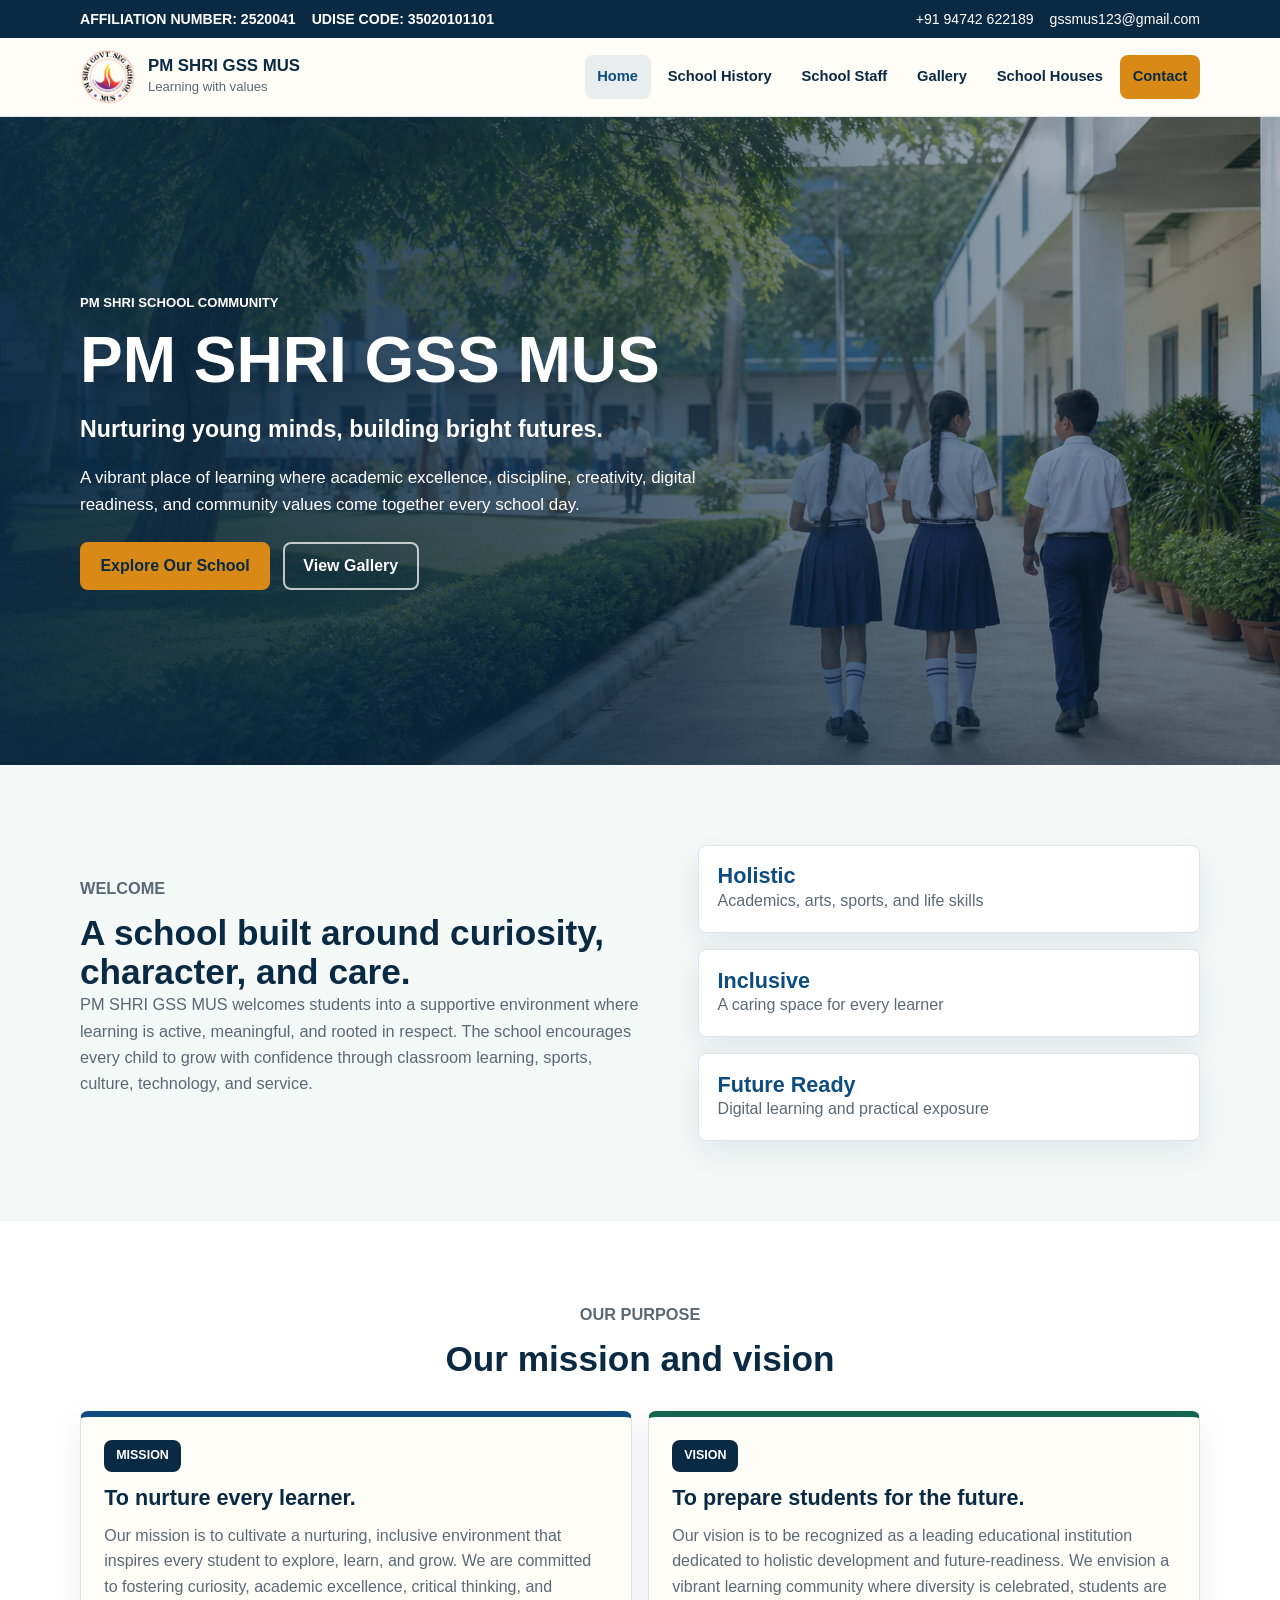
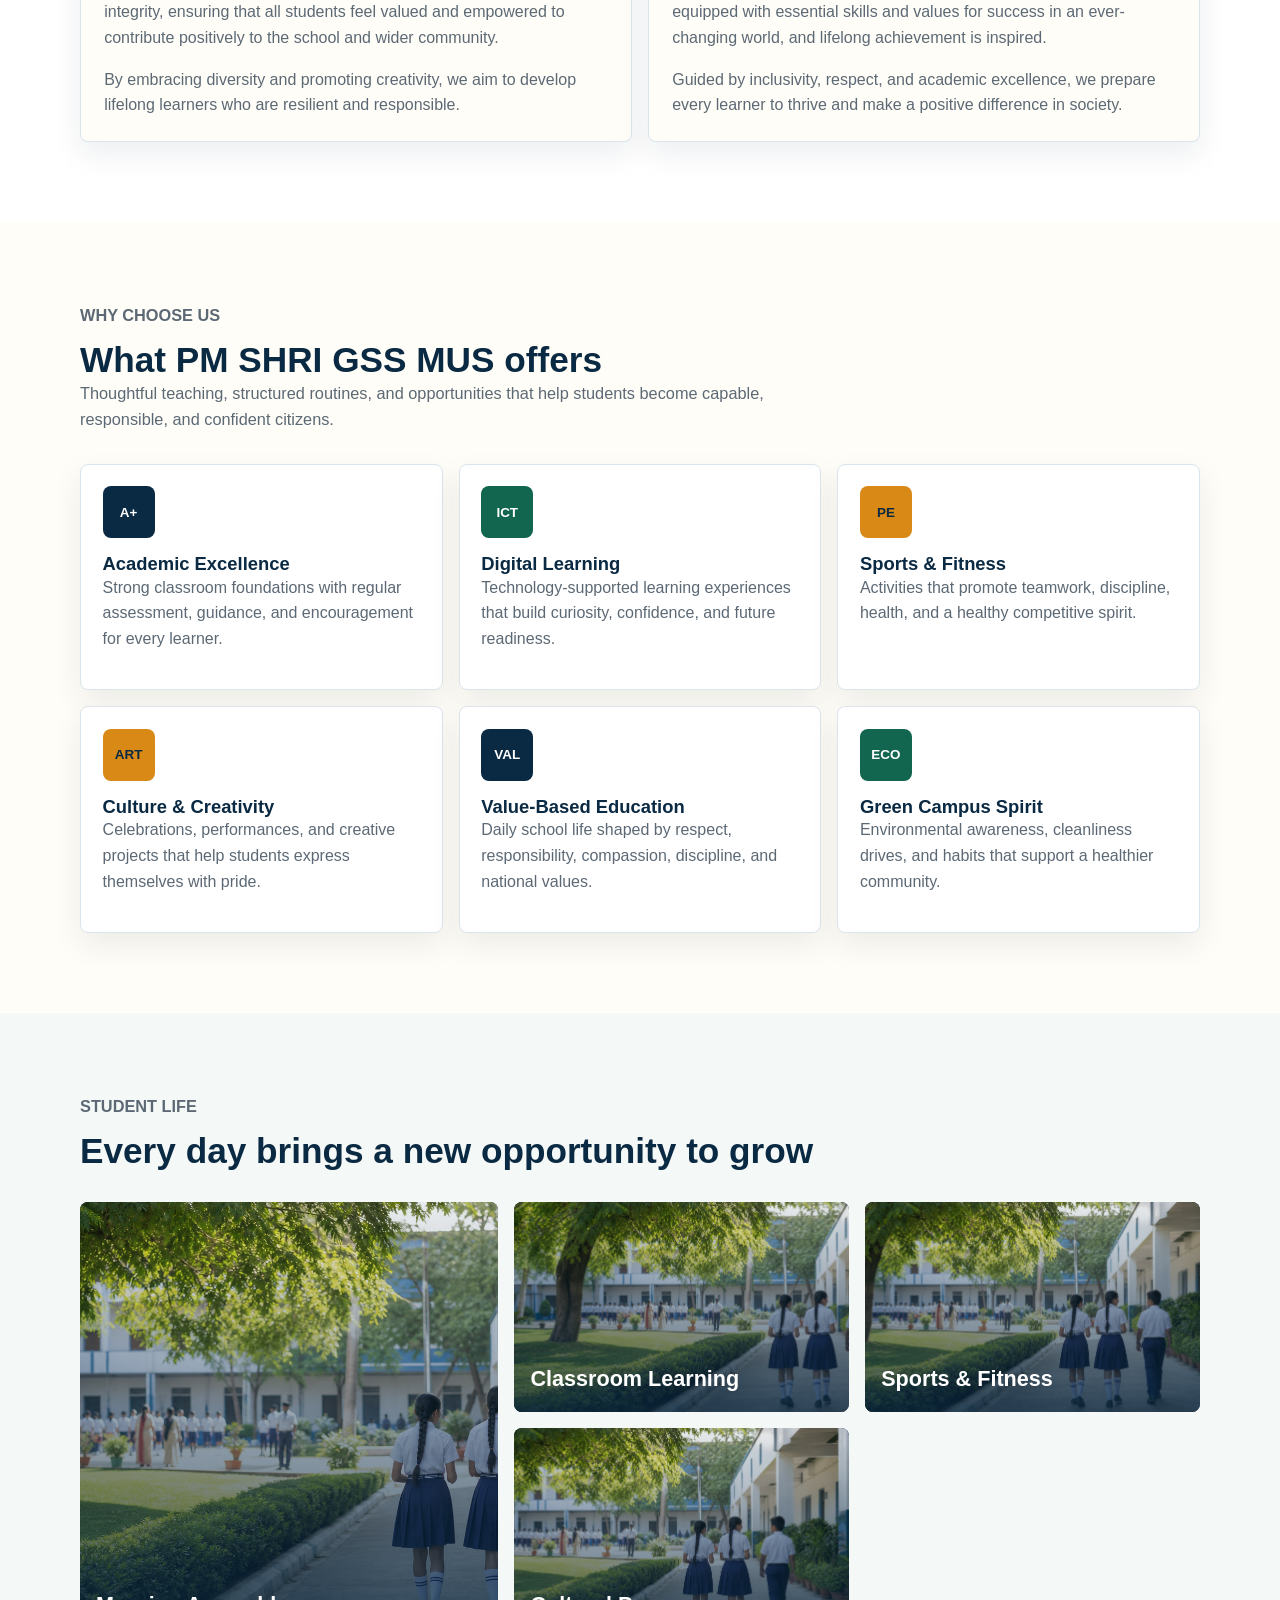
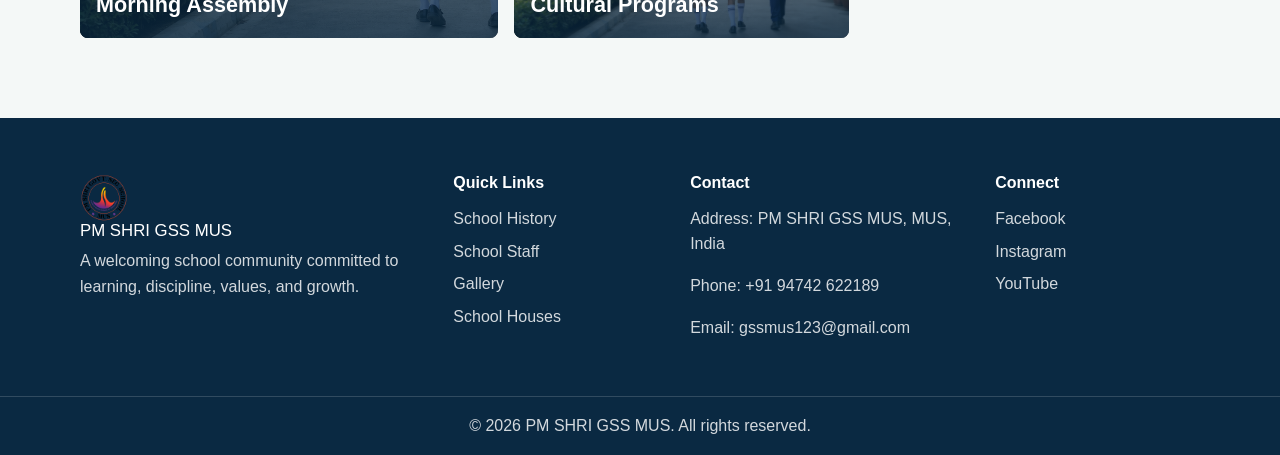
==== commit 92624d6e: "Update school website content and staff page" ====
--- a/index.html
+++ b/index.html
@@ -12,11 +12,13 @@
   <a class="skip-link" href="#main">Skip to content</a>
   <header class="site-header">
     <div class="top-strip">
-      <p>PM SHRI GSS MUS</p>
+      <div class="school-codes" aria-label="School identification details">
+        <span>Affiliation Number: 2520041</span>
+        <span>UDISE Code: 35020101101</span>
+      </div>
       <div class="top-links" aria-label="School contact quick links">
-        <a href="tel:+910000000000">+91 00000 00000</a>
-        <a href="mailto:info@pmshrigssmus.edu.in">info@pmshrigssmus.edu.in</a>
-        <span>MUS, India</span>
+        <a href="tel:+9194742622189">+91 94742 622189</a>
+        <a href="mailto:gssmus123@gmail.com">gssmus123@gmail.com</a>
       </div>
     </div>
     <nav class="navbar" aria-label="Primary navigation">
@@ -82,6 +84,29 @@
       </div>
     </section>
 
+    <section class="section mission-vision-section">
+      <div class="container">
+        <div class="section-heading center">
+          <p class="section-kicker">Our Purpose</p>
+          <h2>Our mission and vision</h2>
+        </div>
+        <div class="mission-vision-grid">
+          <article class="mission-card">
+            <span class="mission-label">Mission</span>
+            <h3>To nurture every learner.</h3>
+            <p>Our mission is to cultivate a nurturing, inclusive environment that inspires every student to explore, learn, and grow. We are committed to fostering curiosity, academic excellence, critical thinking, and integrity, ensuring that all students feel valued and empowered to contribute positively to the school and wider community.</p>
+            <p>By embracing diversity and promoting creativity, we aim to develop lifelong learners who are resilient and responsible.</p>
+          </article>
+          <article class="mission-card vision">
+            <span class="mission-label">Vision</span>
+            <h3>To prepare students for the future.</h3>
+            <p>Our vision is to be recognized as a leading educational institution dedicated to holistic development and future-readiness. We envision a vibrant learning community where diversity is celebrated, students are equipped with essential skills and values for success in an ever-changing world, and lifelong achievement is inspired.</p>
+            <p>Guided by inclusivity, respect, and academic excellence, we prepare every learner to thrive and make a positive difference in society.</p>
+          </article>
+        </div>
+      </div>
+    </section>
+
     <section class="section">
       <div class="container">
         <div class="section-heading">
@@ -124,54 +149,6 @@
       </div>
     </section>
 
-    <section class="section principal-band">
-      <div class="container principal-layout">
-        <div class="portrait-card" aria-hidden="true">
-          <div class="portrait-monogram">P</div>
-        </div>
-        <div>
-          <p class="section-kicker">Principal's Welcome</p>
-          <h2>Education is a promise we keep together.</h2>
-          <blockquote>At PM SHRI GSS MUS, we believe that education is not limited to textbooks and examinations. It is the steady work of shaping responsible, confident, and compassionate citizens. Our teachers, families, and community work together so that each student learns with curiosity, discipline, and joy.</blockquote>
-          <p class="signature">Principal, PM SHRI GSS MUS</p>
-        </div>
-      </div>
-    </section>
-
-    <section class="section updates-section">
-      <div class="container updates-layout">
-        <div>
-          <p class="section-kicker">Notice Board</p>
-          <h2>Latest updates</h2>
-          <div class="notice-list">
-            <article class="notice-item">
-              <time datetime="2026-05-25">25 May 2026</time>
-              <h3>Parent-teacher interaction schedule</h3>
-              <p>Parents are invited to meet class teachers and discuss academic progress, attendance, and student wellbeing.</p>
-            </article>
-            <article class="notice-item">
-              <time datetime="2026-06-05">05 Jun 2026</time>
-              <h3>Environment Day activities</h3>
-              <p>Students will take part in plantation, poster-making, and campus cleanliness activities.</p>
-            </article>
-            <article class="notice-item">
-              <time datetime="2026-06-15">15 Jun 2026</time>
-              <h3>Inter-house competitions begin</h3>
-              <p>Debate, quiz, sports, and cultural rounds will encourage teamwork and leadership across houses.</p>
-            </article>
-          </div>
-        </div>
-        <aside class="quick-links-panel" aria-label="Quick links">
-          <h2>Quick links</h2>
-          <a href="history.html">School History</a>
-          <a href="staff.html">Meet Our Staff</a>
-          <a href="gallery.html">Explore Gallery</a>
-          <a href="houses.html">School Houses</a>
-          <a href="#contact">Contact Office</a>
-        </aside>
-      </div>
-    </section>
-
     <section class="section life-section">
       <div class="container">
         <div class="section-heading">
@@ -215,8 +192,8 @@
       <div>
         <h2>Contact</h2>
         <p>Address: PM SHRI GSS MUS, MUS, India</p>
-        <p>Phone: +91 00000 00000</p>
-        <p>Email: info@pmshrigssmus.edu.in</p>
+        <p>Phone: +91 94742 622189</p>
+        <p>Email: gssmus123@gmail.com</p>
       </div>
       <div>
         <h2>Connect</h2>
--- a/styles.css
+++ b/styles.css
@@ -41,6 +41,10 @@
   display: block;
 }
 
+[hidden] {
+  display: none !important;
+}
+
 a {
   color: inherit;
   text-decoration: none;
@@ -113,9 +117,22 @@
   font-size: 0.88rem;
 }
 
-.top-strip p {
+.school-codes {
+  display: flex;
+  align-items: center;
+  gap: 1rem;
+  flex-wrap: wrap;
+  min-width: 0;
+}
+
+.school-codes strong,
+.school-codes span {
   margin: 0;
   font-weight: 700;
+}
+
+.school-codes span {
+  text-transform: uppercase;
 }
 
 .top-links {
@@ -429,6 +446,57 @@
   color: var(--muted);
 }
 
+.mission-vision-section {
+  background: var(--white);
+}
+
+.mission-vision-grid {
+  display: grid;
+  grid-template-columns: repeat(2, 1fr);
+  gap: 1rem;
+}
+
+.mission-card {
+  min-height: 100%;
+  padding: 1.45rem;
+  border-radius: var(--radius);
+  border: 1px solid var(--line);
+  border-top: 6px solid var(--blue);
+  background: var(--paper);
+  box-shadow: 0 12px 30px rgba(10, 41, 66, 0.08);
+}
+
+.mission-card.vision {
+  border-top-color: var(--green);
+}
+
+.mission-label {
+  display: inline-flex;
+  min-height: 32px;
+  align-items: center;
+  margin-bottom: 0.9rem;
+  padding: 0 0.75rem;
+  border-radius: var(--radius);
+  background: var(--navy);
+  color: var(--white);
+  font-size: 0.78rem;
+  font-weight: 900;
+  text-transform: uppercase;
+}
+
+.mission-card h3 {
+  margin-bottom: 0.75rem;
+  font-size: 1.35rem;
+}
+
+.mission-card p {
+  color: var(--muted);
+}
+
+.mission-card p:last-child {
+  margin-bottom: 0;
+}
+
 .feature-grid {
   display: grid;
   grid-template-columns: repeat(3, 1fr);
@@ -708,6 +776,66 @@
 .staff-visual span:nth-child(3) {
   background: var(--gold);
   color: var(--navy);
+}
+
+.staff-structure-card {
+  display: grid;
+  gap: 1.1rem;
+  align-content: center;
+  padding: 1.35rem;
+}
+
+.staff-structure-card h2 {
+  margin-top: 0.25rem;
+  font-size: 1.45rem;
+}
+
+.staff-structure-card dl {
+  display: grid;
+  gap: 0.8rem;
+  margin: 0;
+}
+
+.staff-structure-card dl div {
+  display: grid;
+  grid-template-columns: 76px 1fr;
+  gap: 0.85rem;
+  align-items: center;
+  min-height: 62px;
+  padding: 0.75rem;
+  border-radius: var(--radius);
+  background: var(--paper);
+  border: 1px solid var(--line);
+}
+
+.staff-structure-card dt {
+  display: grid;
+  place-items: center;
+  width: 58px;
+  height: 42px;
+  border-radius: var(--radius);
+  background: var(--navy);
+  color: var(--white);
+  font-weight: 900;
+}
+
+.staff-structure-card dl div:nth-child(2) dt {
+  background: var(--green);
+}
+
+.staff-structure-card dl div:nth-child(3) dt {
+  background: var(--gold);
+  color: var(--navy);
+}
+
+.staff-structure-card dl div:nth-child(4) dt {
+  background: var(--blue);
+}
+
+.staff-structure-card dd {
+  margin: 0;
+  color: var(--muted);
+  font-weight: 800;
 }
 
 .values-panel {
@@ -825,6 +953,32 @@
   padding: 1.2rem;
 }
 
+.staff-card.compact {
+  min-height: 172px;
+  display: grid;
+  grid-template-columns: minmax(0, 1fr) 112px;
+  grid-template-areas:
+    "name photo"
+    "role photo";
+  gap: 0.6rem 1rem;
+  align-items: center;
+}
+
+.staff-card.compact h3 {
+  grid-area: name;
+  align-self: end;
+}
+
+.staff-card.compact .staff-role {
+  grid-area: role;
+  align-self: start;
+}
+
+.staff-card.compact .staff-photo {
+  grid-area: photo;
+  justify-self: end;
+}
+
 .staff-card:not(.compact) {
   display: grid;
   grid-template-columns: 92px 1fr;
@@ -837,10 +991,27 @@
   height: 72px;
   display: grid;
   place-items: center;
-  border-radius: 50%;
+  border-radius: var(--radius);
   background: linear-gradient(135deg, var(--blue), var(--green));
   color: var(--white);
   font-weight: 900;
+  overflow: hidden;
+}
+
+.staff-card.compact .staff-photo {
+  width: 112px;
+  height: 140px;
+  overflow: hidden;
+  padding: 0.7rem;
+  border: 1px solid rgba(10, 41, 66, 0.12);
+  background: var(--white);
+  box-shadow: 0 10px 22px rgba(10, 41, 66, 0.16);
+}
+
+.staff-photo img {
+  width: 100%;
+  height: 100%;
+  object-fit: contain;
 }
 
 .staff-card:not(.compact) .staff-photo {
@@ -1169,6 +1340,10 @@
   margin-bottom: 0.5rem;
 }
 
+.house-header h3 {
+  flex: 1;
+}
+
 .house-color {
   width: 28px;
   height: 28px;
@@ -1186,6 +1361,17 @@
 
 .house-red .house-color {
   background: var(--red);
+}
+
+.house-portrait {
+  width: 76px;
+  height: 76px;
+  flex: 0 0 auto;
+  border-radius: 50%;
+  object-fit: cover;
+  object-position: center top;
+  border: 3px solid var(--white);
+  box-shadow: 0 8px 18px rgba(10, 41, 66, 0.16);
 }
 
 .motto {
@@ -1322,6 +1508,7 @@
 
   .feature-grid,
   .staff-grid,
+  .mission-vision-grid,
   .achievement-grid,
   .footer-grid,
   .gallery-grid {
@@ -1384,6 +1571,7 @@
   .feature-grid,
   .staff-grid,
   .leadership-grid,
+  .mission-vision-grid,
   .achievement-grid,
   .footer-grid,
   .gallery-grid,
@@ -1414,6 +1602,11 @@
     grid-template-columns: repeat(2, 1fr);
   }
 
+  .house-portrait {
+    width: 62px;
+    height: 62px;
+  }
+
   .staff-card:not(.compact) {
     grid-template-columns: 1fr;
   }
@@ -1421,4 +1614,14 @@
   .house-card dl {
     grid-template-columns: 1fr;
   }
-}
+
+  .staff-card.compact {
+    min-height: 132px;
+    grid-template-columns: minmax(0, 1fr) 82px;
+  }
+
+  .staff-card.compact .staff-photo {
+    width: 82px;
+    height: 104px;
+  }
+}
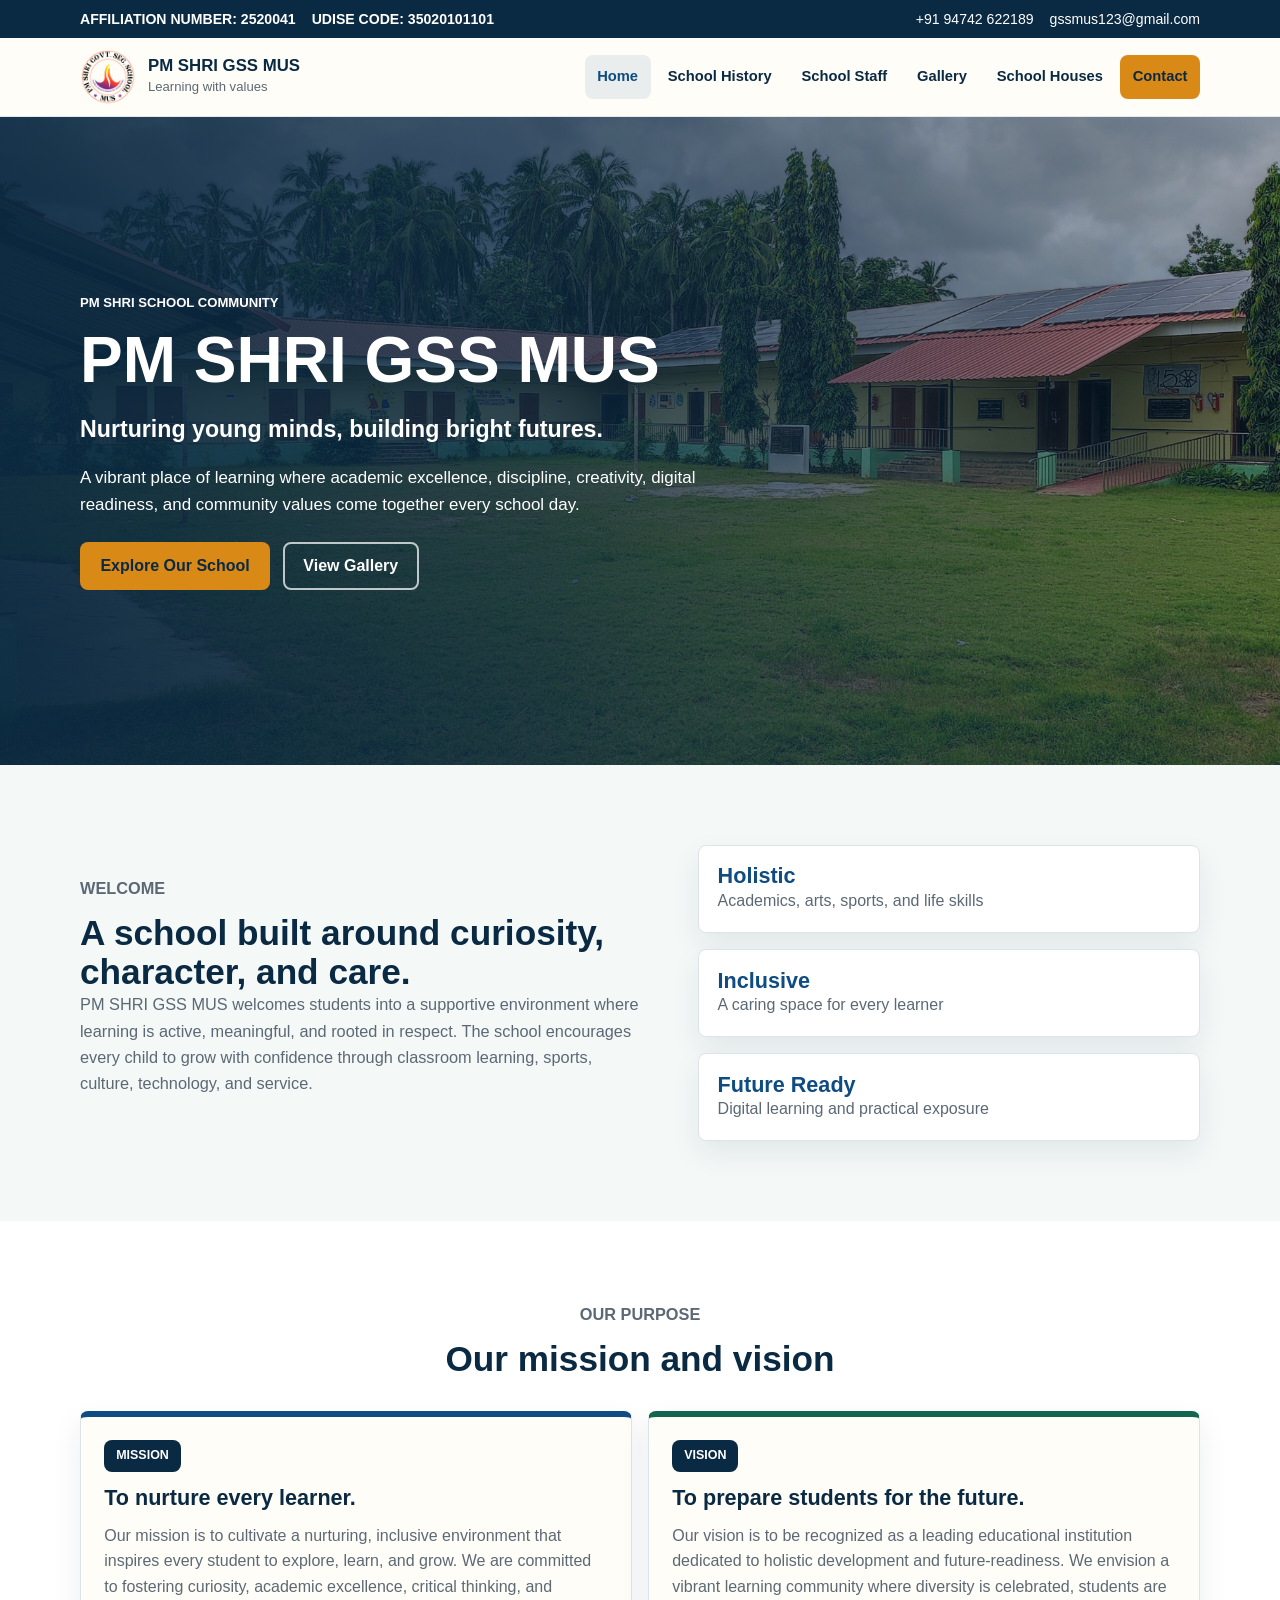
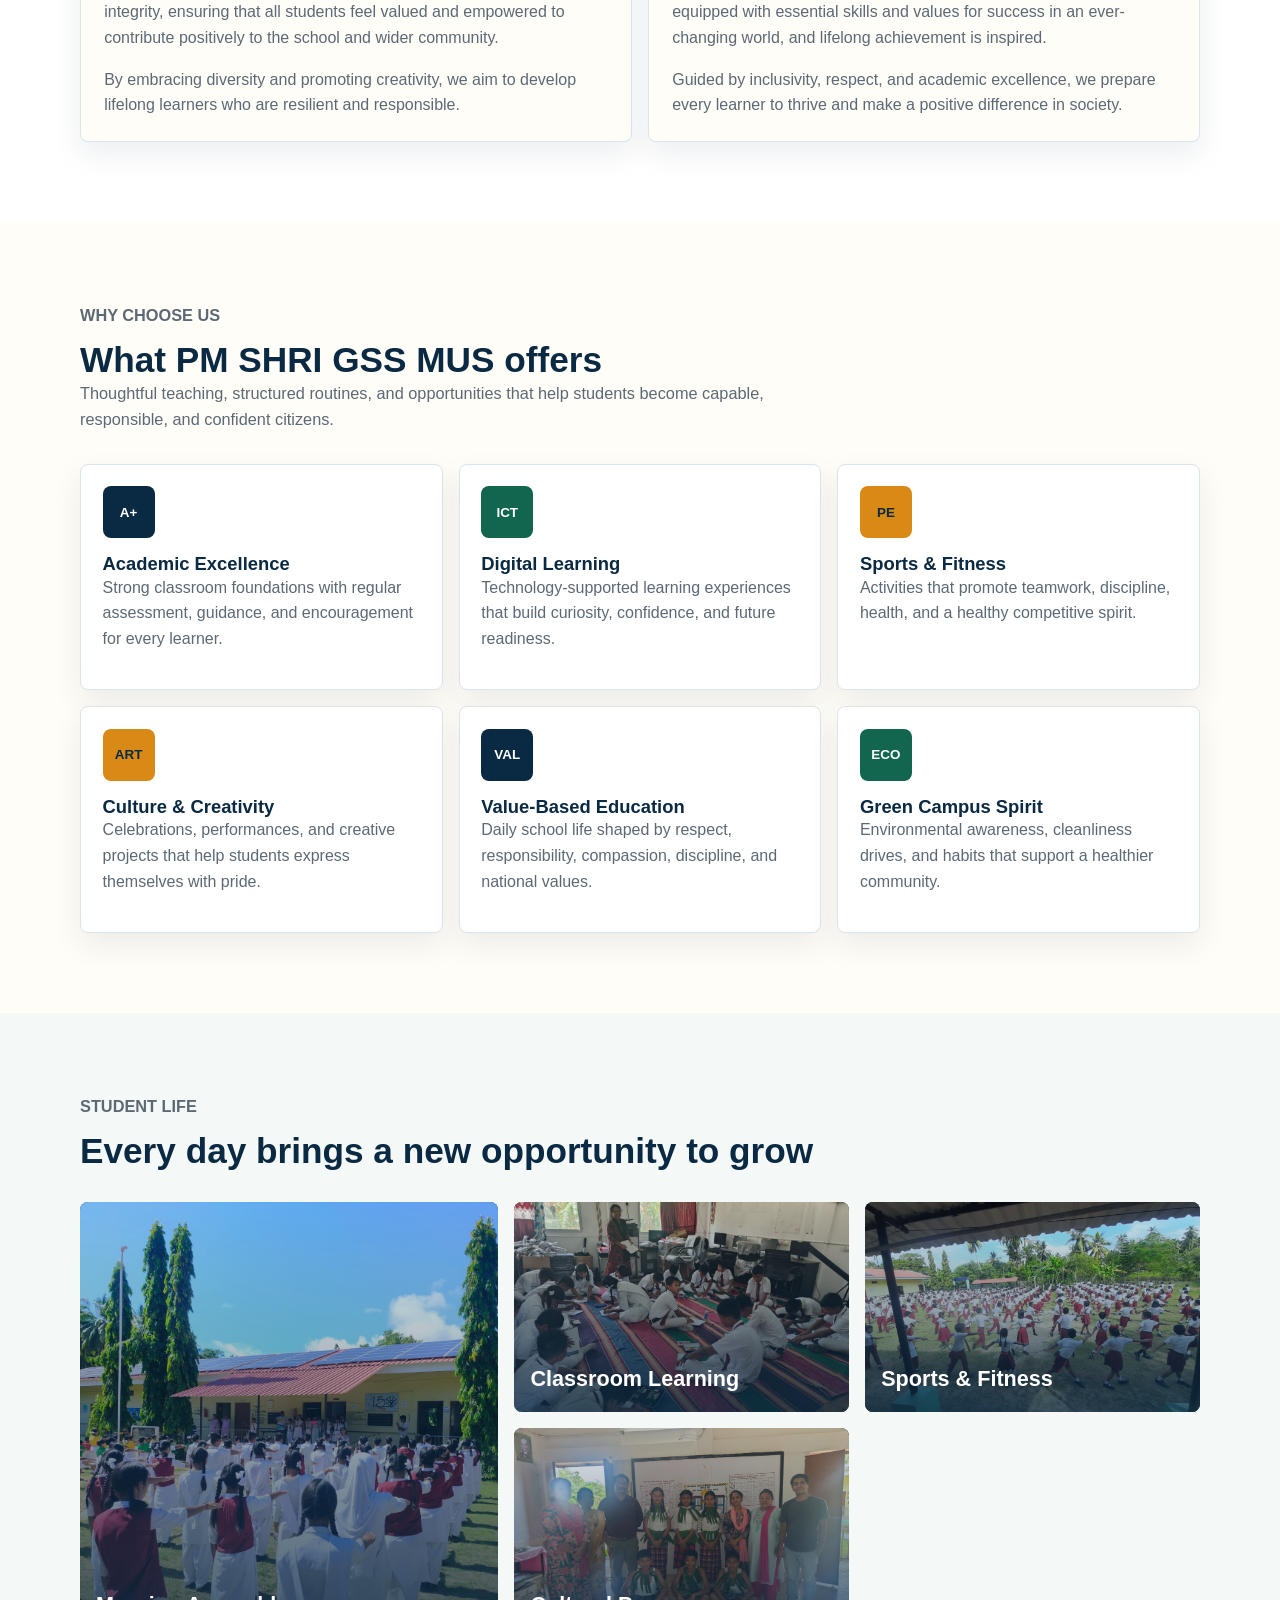
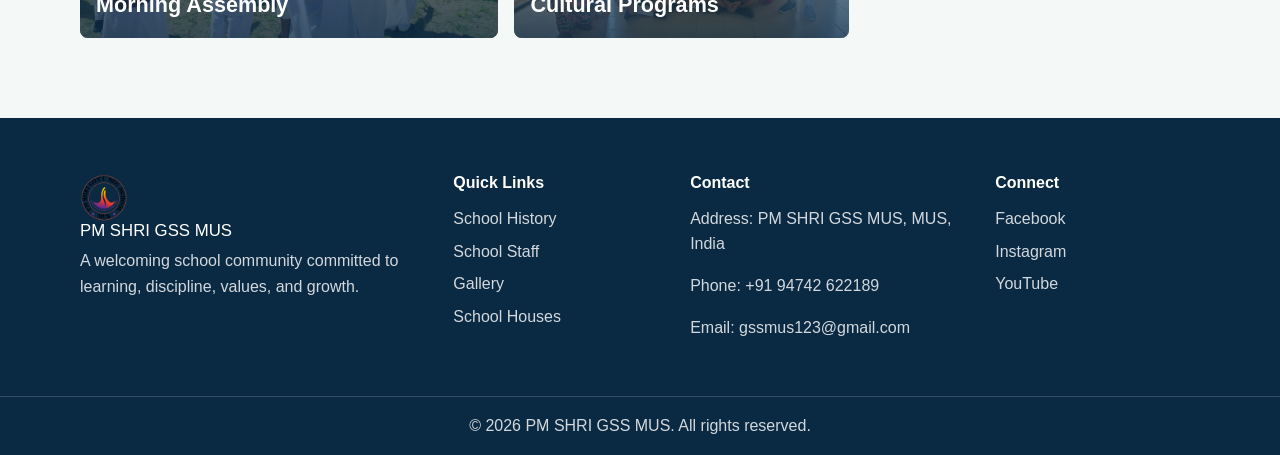
==== commit e9170e06: "Add gallery photos and custom domain" ====
--- a/index.html
+++ b/index.html
@@ -46,7 +46,7 @@
 
   <main id="main">
     <section class="hero home-hero">
-      <img class="hero-image" src="assets/hero-campus.png" alt="Students and teachers on a bright school campus">
+      <img class="hero-image" src="assets/gallery/campus-building.jpeg" alt="PM SHRI GSS MUS campus building and green school ground">
       <div class="hero-overlay"></div>
       <div class="hero-content">
         <p class="eyebrow">PM SHRI School Community</p>
--- a/styles.css
+++ b/styles.css
@@ -673,7 +673,7 @@
 }
 
 .life-tile::before {
-  background-image: url("assets/hero-campus.png");
+  background-image: url("assets/gallery/morning-assembly.jpeg");
   background-size: cover;
   background-position: center;
   filter: saturate(1.05);
@@ -687,15 +687,18 @@
 }
 
 .life-tile.classroom::before {
-  background-position: 18% 45%;
+  background-image: url("assets/gallery/classroom-activity.jpeg");
+  background-position: 50% 48%;
 }
 
 .life-tile.sports::before {
-  background-position: 70% 35%;
+  background-image: url("assets/gallery/group-exercise.jpeg");
+  background-position: 50% 42%;
 }
 
 .life-tile.culture::before {
-  background-position: 92% 50%;
+  background-image: url("assets/gallery/cultural-performance.jpeg");
+  background-position: 50% 42%;
 }
 
 .life-tile:first-child {
@@ -1082,38 +1085,74 @@
 
 .gallery-preview span {
   border-radius: var(--radius);
-  background-image: url("assets/hero-campus.png");
+  background-image: url("assets/gallery/campus-gate.jpeg");
   background-size: cover;
   background-position: center;
 }
 
 .gallery-preview span:nth-child(2) {
+  background-image: url("assets/gallery/morning-assembly.jpeg");
   background-position: 70% 40%;
 }
 
 .gallery-preview span:nth-child(3) {
+  background-image: url("assets/gallery/science-exhibition.jpeg");
   background-position: 30% 70%;
 }
 
 .gallery-preview span:nth-child(4) {
+  background-image: url("assets/gallery/eco-field-visit.jpeg");
   background-position: 90% 60%;
 }
 
+.gallery-slider {
+  position: relative;
+}
+
+.gallery-slider-controls {
+  display: flex;
+  justify-content: flex-end;
+  gap: 0.55rem;
+  margin-bottom: 0.85rem;
+}
+
+.slider-button {
+  width: 44px;
+  height: 44px;
+  border: 1px solid var(--line);
+  border-radius: 50%;
+  background: var(--navy);
+  color: var(--white);
+  font-size: 1.15rem;
+  font-weight: 900;
+  cursor: pointer;
+  box-shadow: 0 8px 18px rgba(10, 41, 66, 0.14);
+}
+
 .gallery-grid {
-  display: grid;
-  grid-template-columns: repeat(3, 1fr);
+  display: flex;
   gap: 1rem;
+  overflow-x: auto;
+  padding: 0.2rem 0.1rem 0.4rem;
+  scroll-behavior: smooth;
+  scroll-snap-type: x mandatory;
+  scrollbar-width: none;
+}
+
+.gallery-grid::-webkit-scrollbar {
+  display: none;
 }
 
 .gallery-card {
+  flex: 0 0 clamp(300px, 32vw, 430px);
   margin: 0;
   overflow: hidden;
   cursor: pointer;
+  scroll-snap-align: start;
 }
 
 .gallery-card.large {
-  grid-column: span 2;
-  grid-row: span 2;
+  flex-basis: clamp(300px, 32vw, 430px);
 }
 
 .gallery-card img,
@@ -1121,10 +1160,11 @@
 .video-card {
   width: 100%;
   height: 260px;
+  object-fit: cover;
 }
 
 .gallery-card.large img {
-  height: 540px;
+  height: 260px;
   object-fit: cover;
 }
 
@@ -1516,7 +1556,7 @@
   }
 
   .gallery-card.large {
-    grid-column: span 2;
+    grid-column: auto;
   }
 
   .life-grid {
@@ -1582,8 +1622,17 @@
   }
 
   .gallery-card.large {
-    grid-column: span 1;
-    grid-row: span 1;
+    grid-column: auto;
+    grid-row: auto;
+  }
+
+  .gallery-slider-controls {
+    justify-content: flex-start;
+  }
+
+  .gallery-card,
+  .gallery-card.large {
+    flex-basis: min(84vw, 360px);
   }
 
   .gallery-card.large img,
